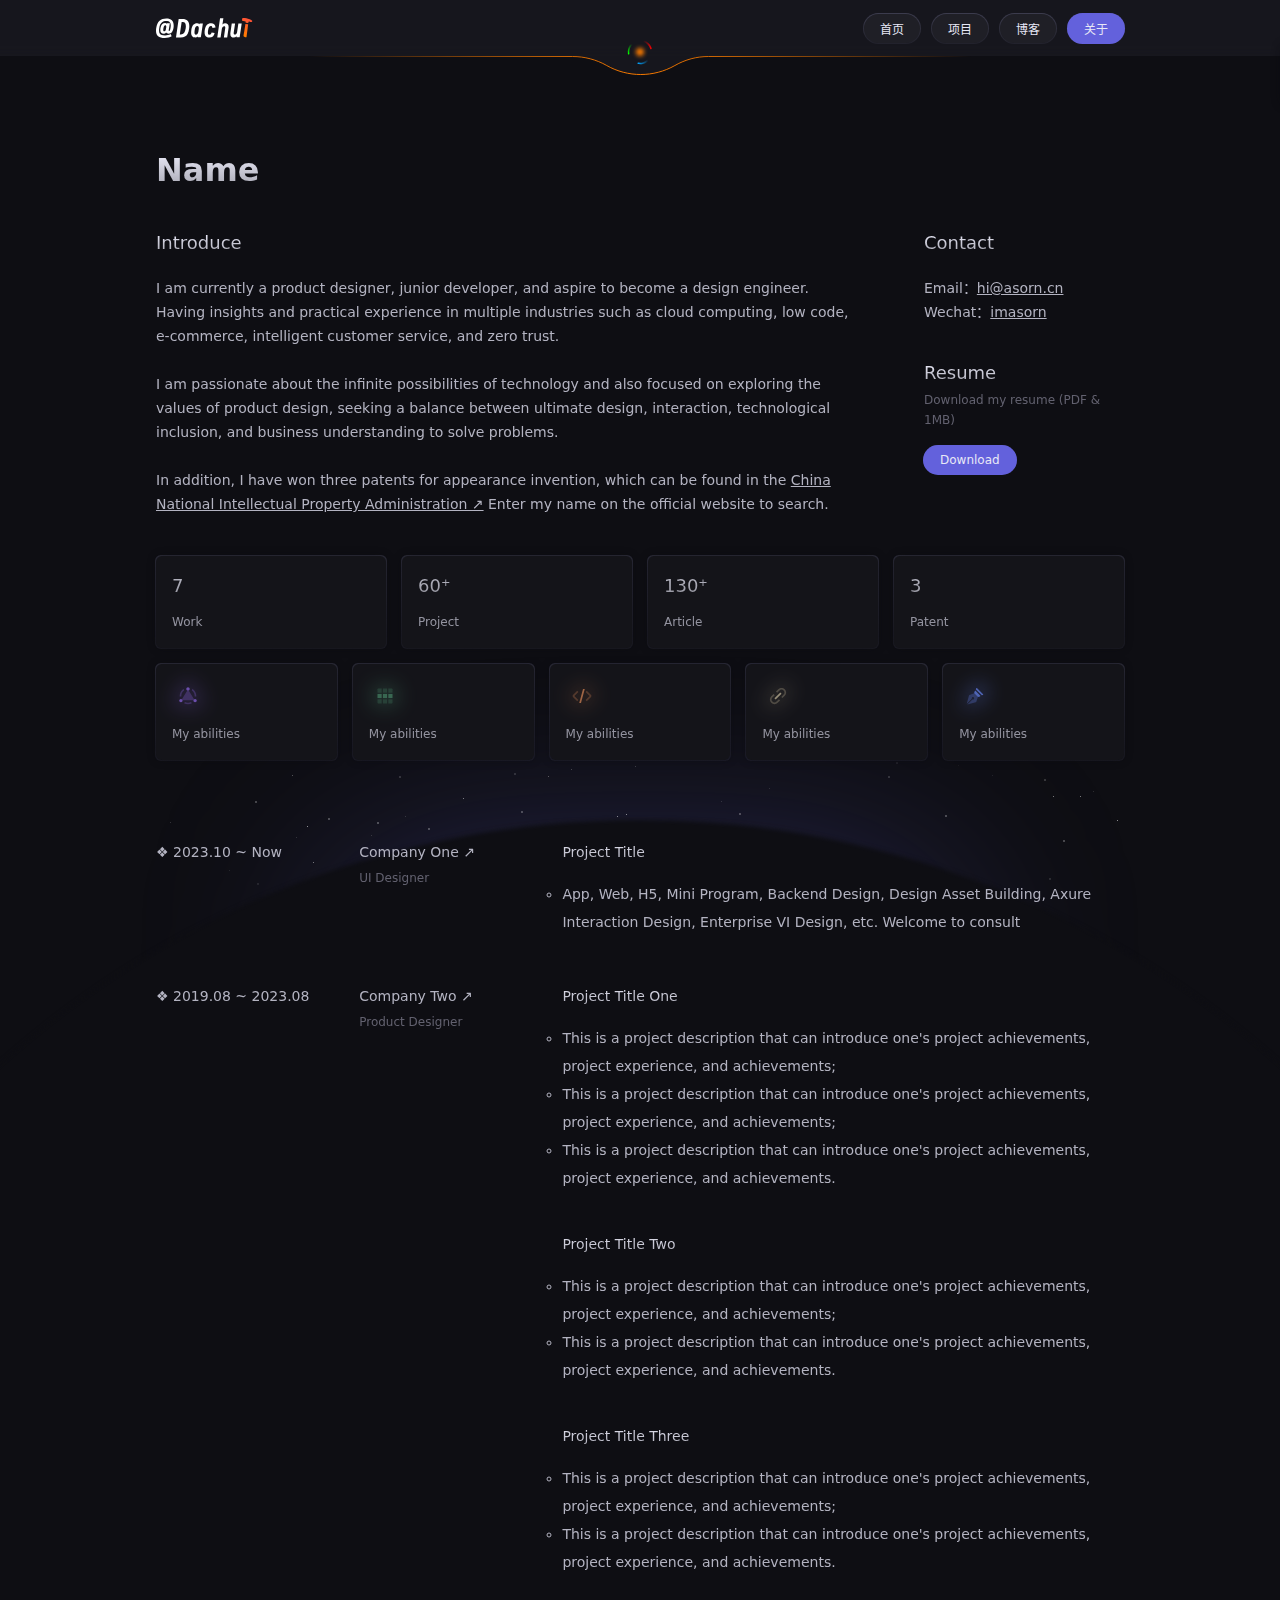
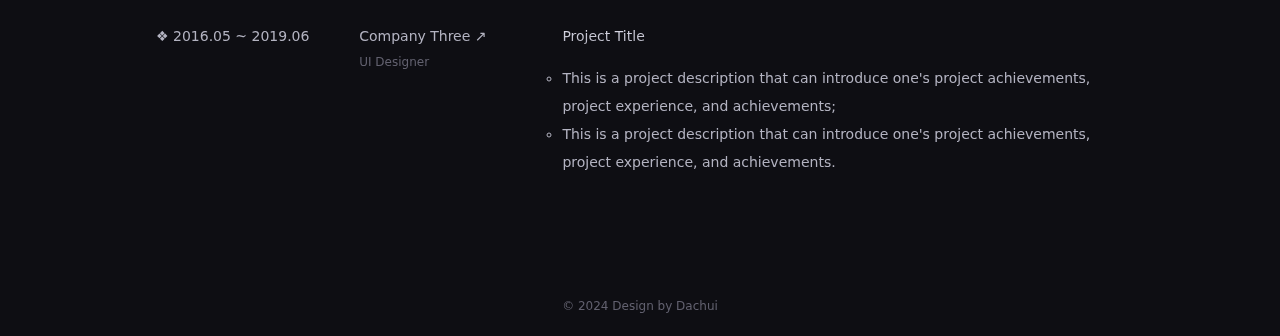
==== about.html @ 523f50c5 "Add files via upload" ====
<!DOCTYPE html>
<html lang="zh-CN" style="color-scheme: dark;">
<head>
    <meta charset="UTF-8">
    <meta name="viewport" content="width=device-width, initial-scale=1.0">
    <title>Dachui - About Me</title>
    <link rel="stylesheet" href="./css/style.min.css">
    <link rel="shortcut icon" href="./assets/public/favicon.svg"/>
</head>
<body>
    <canvas class="fireworks"></canvas>
    <div class="head">
        <div class="main">
            <a href="./index.html" class="logo"><img src="./assets/public/logo_text.svg"></a>
            <div class="menu">
                <li class="magical btn" onclick="window.location.href='./index.html'">首页</li>
                <li class="magical btn" onclick="window.location.href='./project.html'">项目</li>
                <li class="magical btn" onclick="window.location.href='./blog.html'">博客</li>
                <li class="magical btn nav" onclick="window.location.href='./about.html'">关于</li>
            </div>
            <div class="menu" id="menu-expand">
                <li class="magical btn skin" id="menu-expand-child"><i class="icon menu-icon"></i></li>
            </div>
            <div id="menu-panel">
                <div class="menu-panel-content">
                    <li class="magical btn" onclick="window.location.href='./index.html'">首页</li>
                    <li class="magical btn" onclick="window.location.href='./project.html'">项目</li>
                    <li class="magical btn" onclick="window.location.href='./blog.html'">博客</li>
                    <li class="magical btn nav" onclick="window.location.href='./about.html'">关于</li>
                </div>
            </div>
        </div>
        <blockquote><img src="./assets/public/logo.svg"></blockquote>
    </div>
    <div class="about">
        <div class="about-top">
            <div class="about-name">Name</div>
            <div class="about-info">
                <div class="about-info-left">
                    <div class="about-info-title">Introduce</div>
                    <div class="introduce-desc">
                        I am currently a product designer, junior developer, and aspire to become a design engineer. Having insights and practical experience in multiple industries such as cloud computing, low code, e-commerce, intelligent customer service, and zero trust.<br><br>
                        I am passionate about the infinite possibilities of technology and also focused on exploring the values of product design, seeking a balance between ultimate design, interaction, technological inclusion, and business understanding to solve problems.<br><br>
                        In addition, I have won three patents for appearance invention, which can be found in the <a href="http://epub.cnipa.gov.cn/" target="_blank">China National Intellectual Property Administration ↗</a> Enter my name on the official website to search.
                    </div>
                </div>
                <div class="about-info-right">
                    <div class="contact">
                        <div class="about-info-title">Contact</div>
                        <div class="contact-desc">
                            <div class="list">
                                <div class="list-label">Email：</div>
                                <div href="javascript:" class="list-value" id="email" tabindex="0" role="button"  title="点击复制邮箱">
                                    <a id="emailCopied">hi@asorn.cn</a>
                                </div>
                                <span class="list-value copied">copied&nbsp;✓</span>
                            </div>
                            <div class="list">
                                <div class="list-label">Wechat：</div>
                                <div class="list-value">
                                    <a class="tooltip">imasorn
                                        <div class="tooltip-box">
                                            <img src="./assets/about/wechat.png">
                                        </div>
                                    </a>
                                </div>
                            </div>
                        </div>
                    </div>
                    <div class="resume">
                        <div class="about-info-title resume-title">Resume</div>
                        <div class="resume-desc">
                            <div class="resume-desc-helptext">Download my resume (PDF & 1MB)</div>
                            <div class="magical resume-btn"><a href="https://asorn.cn/" target="_blank">Download</a></div>
                        </div>
                    </div>
                </div>
            </div>
        </div>
        <div class="about-middle">
            <div class="power">
                <div class="list-00">
                    <div class="magical power-card-number">
                        <a>
                            <div class="card-title">7</div>
                            <div class="card-text">Work</div>
                        </a>
                    </div>
                    <div class="magical power-card-number">
                        <a>
                            <div class="card-title">60⁺</div>
                            <div class="card-text">Project</div>
                        </a>
                    </div>
                    <div class="magical power-card-number">
                        <a>
                            <div class="card-title">130⁺</div>
                            <div class="card-text">Article</div>
                        </a>
                    </div>
                    <div class="magical power-card-number">
                        <a>
                            <div class="card-title">3</div>
                            <div class="card-text">Patent</div>
                        </a>
                    </div>
                </div>
                <div class="list-01">
                    <div class="magical power-card">
                        <a>
                            <div class="card-img" style="background-image: url('./assets/about/abstract.svg')"></div>
                            <div class="card-text">My abilities</div>
                        </a>
                    </div>
                    <div class="magical power-card">
                        <a>
                            <div class="card-img" style="background-image: url('./assets/about/menu.svg')"></div>
                            <div class="card-text">My abilities</div>
                        </a>
                    </div>
                    <div class="magical power-card">
                        <a>
                            <div class="card-img" style="background-image: url('./assets/about/code.svg')"></div>
                            <div class="card-text">My abilities</div>
                        </a>
                    </div>
                    <div class="magical power-card">
                        <a>
                            <div class="card-img" style="background-image: url('./assets/about/pin.svg')"></div>
                            <div class="card-text">My abilities</div>
                        </a>
                    </div>
                    <div class="magical power-card">
                        <a>
                            <div class="card-img" style="background-image: url('./assets/about/pen.svg')"></div>
                            <div class="card-text">My abilities</div>
                        </a>
                    </div>
                </div>
            </div>
        </div>
        <div class="about-bottom">
            <div class="experience">
                <div class="item">
                    <div class="time">❖ 2023.10 ~ Now</div>
                    <div class="name">
                        <div class="company"><a href="https://asorn.cn/" target="_blank">Company One ↗</a></div>
                        <div class="job">UI Designer</div>
                    </div>
                    <div class="project-experience">
                        <div class="item">
                            <div class="title">Project Title</div>
                            <div class="desc">
                                <ul>
                                    <li>App, Web, H5, Mini Program, Backend Design, Design Asset Building, Axure Interaction Design, Enterprise VI Design, etc. Welcome to consult</li>
                                </ul>
                            </div>
                        </div>
                    </div>
                </div>
                <div class="item">
                    <div class="time">❖ 2019.08 ~ 2023.08</div>
                    <div class="name">
                        <div class="company"><a href="https://asorn.cn/" target="_blank">Company Two ↗</a></div>
                        <div class="job">Product Designer</div>
                    </div>
                    <div class="project-experience">
                        <div class="item">
                            <div class="title">Project Title One</div>
                            <div class="desc">
                                <ul>
                                    <li>This is a project description that can introduce one's project achievements, project experience, and achievements;</li>
                                    <li>This is a project description that can introduce one's project achievements, project experience, and achievements;</li>
                                    <li>This is a project description that can introduce one's project achievements, project experience, and achievements.</li>
                                </ul>
                            </div>
                        </div>
                        <div class="item">
                            <div class="title">Project Title Two</div>
                            <div class="desc">
                                <ul>
                                    <li>This is a project description that can introduce one's project achievements, project experience, and achievements;</li>
                                    <li>This is a project description that can introduce one's project achievements, project experience, and achievements.</li>
                                </ul>
                            </div>
                        </div>
                        <div class="item">
                            <div class="title">Project Title Three</div>
                            <div class="desc">
                                <ul>
                                    <li>This is a project description that can introduce one's project achievements, project experience, and achievements;</li>
                                    <li>This is a project description that can introduce one's project achievements, project experience, and achievements.</li>
                                </ul>
                            </div>
                        </div>
                    </div>
                </div>
                <div class="item">
                    <div class="time">❖ 2016.05 ~ 2019.06</div>
                    <div class="name">
                        <div class="company"><a href="https://asorn.cn/" target="_blank">Company Three ↗</a></div>
                        <div class="job">UI Designer</div>
                    </div>
                    <div class="project-experience">
                        <div class="item">
                            <div class="title">Project Title</div>
                            <div class="desc">
                                <ul>
                                    <li>This is a project description that can introduce one's project achievements, project experience, and achievements;</li>
                                    <li>This is a project description that can introduce one's project achievements, project experience, and achievements.</li>
                                </ul>
                            </div>
                        </div>
                    </div>
                </div>
            </div>
        </div>
    </div>
        <div class="footer">
            <div class="copyright">
                <div>© 2024 Design by <a href="/" target="_blank">Dachui</a></div>
            </div>
        </div>
    <div class="widget">
        <div class="shape-light"></div>
        <div class="shape-star">
            <div class="rising-stars rising-stars-visible">
                <div style="height:1px;width:1px"></div>
                <div style="height:2px;width:2px"></div>
                <div style="height:1px;width:1px"></div>
            </div>
        </div>
        <div class="shape-earth"></div>
    </div>
</body>
<script src="./js/main.min.js"></script>
<script src='./js/anime.js'></script>
<script src='./js/firework.js'></script>
</html>
---- css/style.min.css ----
@media screen and (max-width: 768px){.about-info{flex-direction:column}.list-00,.list-01{grid-template-columns:1fr 1fr !important}.about-bottom .experience .item{grid-template-columns:none !important;grid-template-rows:1fr !important}.blog-left{display:none}.menu{display:none !important}#menu-expand{display:block !important}.hello::after{width:320px !important;height:320px !important}.copyright span,.fillings,.friends{display:none !important}}@media screen and (min-width: 769px){#menu-panel{left:100vw !important}}*{border:0;margin:0;padding:0;box-sizing:border-box;list-style:none;font-size:12px;text-decoration:unset}body{background-color:#0E0E13;color:#E8E8F6;font-family:Roboto, system-ui, -apple-system, "Segoe UI", "Helvetica Neue", Arial, "Liberation Sans", sans-serif, "Apple Color Emoji", "Segoe UI Emoji", "Segoe UI Symbol", "Noto Color Emoji";-webkit-font-smoothing:antialiased;overflow-x:hidden}.fireworks{position:fixed;top:0;left:0;width:100%;height:100%;display:none;z-index:-999}.icon{font-size:0}.icon.dark::before{content:url(../assets/public/skin_light.svg)}.icon.menu-icon::before{content:url(../assets/public/menu_icon.svg)}.magical{--circle-size:600px;--inset:1px;--border:6px;position:relative;display:flex;align-items:center;justify-content:center;border-radius:var(--border);background-color:#0E0E13}.magical::before,.magical::after{content:'';position:absolute;width:calc(100% + var(--inset)*2);height:calc(100% + var(--inset)*2);border-radius:var(--border);inset:calc(0 - var(--inset))}.magical::before{background:radial-gradient(var(--circle-size) circle at var(--mouse-x) var(--mouse-y), rgba(255,255,255,0.3), transparent 40%);z-index:-1}.magical::after{background:linear-gradient(180deg, rgba(78,78,100,0.48) 0%, rgba(78,78,100,0.2) 100%);z-index:-2}.magical .show{width:100%;height:100%;position:absolute;border-radius:var(--border);opacity:0;pointer-events:none;background:radial-gradient(var(--circle-size) circle at var(--mouse-x) var(--mouse-y), rgba(255,255,255,0.01), transparent 40%)}.btn{--border:9999px;background-image:radial-gradient(var(--circle-size) circle at var(--mouse-x) var(--mouse-y), rgba(255,255,255,0.06), transparent 40%)}.btn::before{background:radial-gradient(var(--circle-size) circle at var(--mouse-x) var(--mouse-y), rgba(255,255,255,0.4), transparent 40%)}.btn::after{background:linear-gradient(180deg, rgba(78,78,100,0.68) 0%, rgba(78,78,100,0.2) 100%)}.head{position:fixed;padding:0 40px;width:100%;--height:56px;height:var(--height);display:flex;justify-content:center;align-items:center;--mw:968px;background:rgba(25,25,32,0.8);backdrop-filter:blur(4px);flex-direction:column;z-index:100}.head .main{width:100%;display:flex;justify-content:space-between;align-items:center;max-width:var(--mw)}.head .logo{height:20px}.head #menu-expand{display:none}.head #menu-expand.active{pointer-events:none}.head #menu-expand.active+#menu-panel{left:40px}.head #menu-expand>.menu-icon{transition:transform .5s}.head #menu-expand .active #menu-expand>.menu-icon{transform:rotate(45deg)}@keyframes goOut{0%{left:40px}100%{left:100vw}}.head .menu{display:flex;gap:12px}.head .menu li{--circle-size:100px;border-radius:9999px;padding:6px 16px;cursor:pointer;background-color:#1F1F26;transition:.3s background ease-in-out}.head .menu li.nav,.head .menu li.nav::before{background-color:#6361DC}.head .menu .skin{width:14px;padding:6px 13px}.head #menu-panel{width:calc(100vw - 80px);position:absolute;top:44px;left:100vw;padding:16px 24px;background:rgba(25,25,32,0.96);backdrop-filter:blur(4px);border-radius:6px;box-shadow:0px 0px 8px 0px rgba(10,10,14,0.4);z-index:101}.head #menu-panel .menu-panel-content{display:flex;flex-direction:row;flex-wrap:wrap;justify-content:flex-end;gap:16px}.head #menu-panel .menu-panel-content li{--circle-size:100px;border-radius:9999px;padding:6px 16px;cursor:pointer;background-color:#1F1F26;transition:.3s background ease-in-out}.head #menu-panel .menu-panel-content li.nav,.head #menu-panel .menu-panel-content li.nav::before{background-color:#6361DC}.head blockquote{position:absolute;inset:calc(20px + var(--height)) 0 0;font-size:0;width:100%;display:flex;align-items:flex-end;justify-content:center}.head blockquote::after{content:'';position:absolute;bottom:0;left:0;right:0;height:20px;background:url("../assets/public/head_bottom_line.svg") no-repeat center top;z-index:-1}.head blockquote img{margin-bottom:10px;animation:rotate 6s linear infinite}@keyframes rotate{0%{transform:rotate(0deg)}100%{transform:rotate(360deg)}}.footer{padding:60px 40px 20px 40px;font-size:12px;line-height:20px;color:#62616F}.footer .copyright{display:flex;justify-content:center;align-items:center;--mw:968px;gap:12px}.footer .copyright .main{width:100%;display:flex;justify-content:space-between;align-items:center;max-width:var(--mw)}.footer .copyright a{transition:color .15s ease-in;color:#62616F}.footer .copyright a:hover{color:#6361DC}.footer .copyright .friends{display:flex;justify-content:center;align-items:center;--mw:968px;gap:8px}.footer .copyright .friends .main{width:100%;display:flex;justify-content:space-between;align-items:center;max-width:var(--mw)}.widget{display:flex;justify-content:center;align-items:center;--mw:968px}.widget .main{width:100%;display:flex;justify-content:space-between;align-items:center;max-width:var(--mw)}.widget .shape-light{z-index:-99;position:fixed;bottom:-180px;width:600px;height:200px;border-radius:9999px;background:rgba(99,97,220,0.4);filter:blur(100px)}.widget .shape-star{position:fixed;z-index:-98;bottom:0;height:150px;width:var(--mw);-webkit-mask-image:linear-gradient(180deg, rgba(217,217,217,0) 0%, rgba(217,217,217,0.8) 25%, #d9d9d9 50%, rgba(217,217,217,0.8) 75%, rgba(217,217,217,0) 100%);mask-image:linear-gradient(180deg, rgba(217,217,217,0) 0%, rgba(217,217,217,0.8) 25%, #d9d9d9 50%, rgba(217,217,217,0.8) 75%, rgba(217,217,217,0) 100%);-webkit-mask-size:cover;mask-size:cover}@keyframes risingStarsAnination{0%{transform:translateZ(0) translateY(0)}to{transform:translateZ(0) translateY(-2000px)}}.widget .shape-star .rising-stars{opacity:.7;pointer-events:none}.widget .shape-star .rising-stars div{background:transparent;border-radius:50%}.widget .shape-star .rising-stars div:nth-child(1){animation-duration:100s !important;box-shadow:136px 13273px #fff,347px 1735px #fff,813px 1674px #fff,1949px 440px #fff,1440px 41px #fff,437px 1122px #fff,406px 430px #fff,1014px 25px #fff,1330px 1616px #fff,1636px 1496px #fff,1358px 800px #fff,48px 857px #fff,900px 1821px #fff,906px 1975px #fff,832px 163px #fff,1911px 1480px #fff,576px 523px #fff,783px 1435px #fff,738px 1712px #fff,1822px 193px #fff,1168px 1172px #fff,480px 687px #fff,798px 337px #fff,1747px 824px #fff,1296px 1690px #fff,1277px 1786px #fff,1941px 1271px #fff,1925px 784px #fff,400px 1302px #fff,112px 882px #fff,1008px 1624px #fff,55px 1604px #fff,1143px 1555px #fff,1354px 1344px #fff,1687px 601px #fff,651px 617px #fff,984px 1737px #fff,505px 1689px #fff,634px 1460px #fff,770px 827px #fff,315px 833px #fff,192px 1677px #fff,1324px 580px #fff,1862px 1217px #fff,157px 1255px #fff,1265px 1949px #fff,259px 482px #fff,1925px 39px #fff,1823px 1401px #fff,172px 1227px #fff,1120px 662px #fff,621px 681px #fff,959px 1389px #fff,370px 367px #fff,1629px 754px #fff,117px 756px #fff,415px 19px #fff,1158px 1227px #fff,36px 322px #fff,315px 1172px #fff,1156px 1010px #fff,758px 828px #fff,1576px 1585px #fff,725px 1487px #fff,1987px 1199px #fff,832px 827px #fff,1162px 92px #fff,103px 1868px #fff,588px 198px #fff,695px 984px #fff,1256px 1513px #fff,29px 924px #fff,1991px 1022px #fff,317px 932px #fff,114px 1610px #fff,1073px 1420px #fff,1161px 1045px #fff,684px 312px #fff,250px 419px #fff,151px 76px #fff,1228px 400px #fff,1381px 202px #fff,1210px 207px #fff,951px 1633px #fff,1585px 1768px #fff,1187px 1462px #fff,231px 1455px #fff,1457px 1778px #fff,1604px 75px #fff,1952px 1575px #fff,1870px 10px #fff,1240px 1824px #fff,591px 554px #fff,1696px 112px #fff,1618px 662px #fff,860px 1971px #fff,899px 1140px #fff,1334px 285px #fff,1051px 732px #fff,267px 1737px #fff,1363px 965px #fff,1829px 1718px #fff,1966px 1063px #fff,979px 1908px #fff,1654px 1085px #fff,416px 1055px #fff,1758px 576px #fff,1604px 720px #fff,840px 143px #fff,852px 1385px #fff,411px 1808px #fff,992px 28px #fff,1461px 122px #fff,1110px 671px #fff,221px 1734px #fff,1886px 1139px #fff,1963px 1765px #fff,406px 456px #fff,461px 1710px #fff,524px 1305px #fff,905px 1265px #fff,731px 126px #fff,1748px 186px #fff,759px 1511px #fff,1502px 1174px #fff,163px 1326px #fff,1236px 416px #fff,963px 1543px #fff,509px 373px #fff,1965px 942px #fff,1621px 1614px #fff,211px 515px #fff,1064px 990px #fff,475px 715px #fff,1977px 366px #fff,1480px 1801px #fff,693px 701px #fff,944px 628px #fff,1870px 1324px #fff,1745px 442px #fff,753px 1087px #fff,1639px 620px #fff,1838px 1570px #fff,1945px 1028px #fff,1692px 1037px #fff,276px 440px #fff,668px 1787px #fff,440px 1541px #fff,1493px 199px #fff,1930px 1584px #fff,1856px 700px #fff,1161px 682px #fff,1671px 664px #fff,286px 1182px #fff,1933px 1388px #fff,743px 1367px #fff,849px 1823px #fff,136px 25px #fff,568px 102px #fff,659px 687px #fff,27px 211px #fff,1980px 602px #fff,383px 176px #fff,1124px 470px #fff,1143px 100px #fff,1744px 1751px #fff,689px 614px #fff,596px 1867px #fff,710px 883px #fff,637px 202px #fff,1372px 962px #fff,1595px 1650px #fff,1491px 1428px #fff,873px 235px #fff,1127px 582px #fff,700px 140px #fff,1470px 1395px #fff,1133px 1532px #fff,1736px 1749px #fff,1841px 228px #fff,529px 1790px #fff,1084px 1246px #fff,1365px 230px #fff,529px 304px #fff,528px 1689px #fff,1549px 1892px #fff,975px 1315px #fff,1924px 1909px #fff,423px 115px #fff,1198px 432px #fff,1081px 956px #fff,1890px 1360px #fff,872px 535px #fff,781px 630px #fff,1010px 197px #fff,651px 125px #fff,1569px 1159px #fff,233px 759px #fff,372px 139px #fff,742px 1233px #fff,302px 1514px #fff,1159px 879px #fff,1536px 213px #fff,1212px 49px #fff,897px 1653px #fff,1735px 765px #fff,1086px 410px #fff,609px 1933px #fff,127px 172px #fff,179px 1873px #fff,584px 299px #fff,861px 1050px #fff,400px 234px #fff,1401px 806px #fff,1086px 47px #fff,1735px 1844px #fff,1874px 1698px #fff,975px 720px #fff,164px 845px #fff,461px 66px #fff,894px 1102px #fff,151px 1968px #fff,258px 1303px #fff,366px 593px #fff,390px 1023px #fff,1296px 661px #fff,308px 285px #fff,554px 1926px #fff,1409px 527px #fff,1661px 316px #fff,101px 439px #fff,1051px 1323px #fff,1144px 1541px #fff,479px 16px #fff,1172px 911px #fff,1087px 1807px #fff,1699px 628px #fff,1859px 1056px #fff,571px 1977px #fff,137px 1578px #fff,906px 847px #fff,1071px 430px #fff,212px 323px #fff,353px 276px #fff,680px 316px #fff,1781px 1151px #fff,137px 1426px #fff,1270px 1679px #fff,696px 220px #fff,587px 184px #fff,704px 795px #fff,1646px 907px #fff,1546px 11px #fff,369px 1976px #fff,1199px 815px #fff,290px 913px #fff,159px 1921px #fff,955px 1406px #fff,748px 1132px #fff,1388px 1674px #fff,1390px 1925px #fff,961px 70px #fff,1015px 927px #fff,470px 64px #fff,1125px 684px #fff,615px 1839px #fff,1318px 1437px #fff,1338px 1130px #fff,295px 1857px #fff,1656px 1208px #fff,1550px 1250px #fff,595px 1523px #fff,943px 1812px #fff,976px 1048px #fff,175px 1883px #fff,641px 1066px #fff,1115px 758px #fff,1726px 1072px #fff,1403px 1085px #fff,1601px 935px #fff,221px 877px #fff,1318px 1484px #fff,1382px 1995px #fff,737px 1875px #fff,772px 1635px #fff,869px 1654px #fff,1179px 18px #fff,518px 695px #fff,691px 1963px #fff,1290px 1259px #fff,121px 1616px #fff,531px 1751px #fff,538px 968px #fff,1492px 1387px #fff,848px 1586px #fff,665px 1946px #fff,307px 984px #fff,593px 1790px #fff,282px 981px #fff,1383px 1886px #fff,1220px 1353px #fff,537px 1893px #fff,1228px 1085px #fff,1415px 532px #fff,660px 982px #fff,308px 1837px #fff,1644px 694px #fff,1137px 296px #fff,1010px 450px #fff,1405px 1366px #fff,1823px 1910px #fff,623px 1983px #fff,585px 716px #fff,1521px 888px #fff,334px 1235px #fff,989px 1957px #fff,1055px 1917px #fff,1012px 1921px #fff,502px 793px #fff,362px 394px #fff,437px 1451px #fff,49px 1224px #fff,1883px 326px #fff,235px 1679px #fff,355px 1148px #fff,204px 907px #fff,1405px 851px #fff,404px 986px #fff,126px 239px #fff,1311px 1960px #fff,1178px 804px #fff,692px 1467px #fff,523px 1043px #fff,259px 1128px #fff,940px 229px #fff,733px 590px #fff,845px 1397px #fff,64px 383px #fff,220px 1136px #fff,307px 48px #fff,1996px 1239px #fff,495px 322px #fff,1245px 1786px #fff,392px 26px #fff,1053px 835px #fff,68px 296px #fff,1165px 63px #fff,1992px 584px #fff,1947px 881px #fff,1012px 205px #fff,419px 1901px #fff,91px 667px #fff,558px 1692px #fff,129px 252px #fff,369px 428px #fff,241px 1865px #fff,289px 1345px #fff,1591px 1655px #fff,29px 585px #fff,489px 885px #fff,342px 307px #fff,589px 658px #fff,1069px 348px #fff,355px 690px #fff,1141px 483px #fff,299px 1211px #fff,217px 1040px #fff,266px 524px #fff,1151px 304px #fff,777px 1096px #fff,1166px 1726px #fff,1332px 819px #fff,986px 1727px #fff,87px 1949px #fff,1962px 83px #fff,133px 708px #fff,1603px 504px #fff,487px 1316px #fff,216px 863px #fff,877px 162px #fff,1234px 1181px #fff,1102px 1118px #fff,509px 475px #fff,621px 935px #fff,658px 589px #fff,665px 1606px #fff,878px 1542px #fff,864px 882px #fff,1070px 1310px #fff,1983px 1146px #fff,1673px 1885px #fff,1008px 351px #fff,1896px 494px #fff,1523px 1071px #fff,1424px 773px #fff,1077px 571px #fff,281px 602px #fff,19px 1135px #fff,852px 1826px #fff,1114px 1291px #fff,956px 257px #fff,1956px 1188px #fff,1779px 284px #fff,204px 613px #fff,1892px 1213px #fff,1787px 1914px #fff,1732px 695px #fff,1497px 375px #fff,1266px 1719px #fff,1668px 1242px #fff,931px 147px #fff,399px 1359px #fff,1626px 518px #fff,840px 1495px #fff,145px 926px #fff,924px 46px #fff,1907px 1649px #fff,953px 1435px #fff,1530px 373px #fff,320px 1346px #fff,1007px 581px #fff,897px 46px #fff,926px 1693px #fff,1187px 370px #fff,69px 939px #fff,64px 1548px #fff,66px 491px #fff,1871px 676px #fff,1240px 722px #fff,1223px 216px #fff,1743px 1566px #fff,1901px 1944px #fff,918px 583px #fff,285px 601px #fff,1303px 263px #fff,1156px 1288px #fff,1897px 61px #fff,463px 1533px #fff,98px 1153px #fff,1430px 1811px #fff,304px 651px #fff,722px 260px #fff,219px 1577px #fff,157px 112px #fff,1146px 1534px #fff,972px 230px #fff,529px 962px #fff,91px 947px #fff,410px 1245px #fff,1556px 586px #fff,591px 1038px #fff,1571px 892px #fff,236px 1129px #fff,976px 1915px #fff,903px 590px #fff,939px 521px #fff,697px 859px #fff,1192px 71px #fff,614px 366px #fff,1197px 1094px #fff,1433px 839px #fff,1689px 1700px #fff,1023px 1084px #fff,176px 1110px #fff,12px 830px #fff,1880px 1619px #fff,1914px 994px #fff,218px 987px #fff,1585px 517px #fff,1837px 502px #fff,1878px 1043px #fff,30px 837px #fff,1582px 1999px #fff,1698px 940px #fff,613px 266px #fff,1628px 29px #fff,1113px 180px #fff,239px 269px #fff,1903px 449px #fff,1788px 1095px #fff,51px 1761px #fff,421px 1073px #fff,353px 292px #fff,1612px 749px #fff,986px 601px #fff,450px 343px #fff,1386px 1341px #fff,204px 848px #fff,1527px 110px #fff,379px 1993px #fff,820px 1197px #fff,279px 1804px #fff,160px 1801px #fff,1475px 1135px #fff,1374px 1626px #fff,873px 1542px #fff,1637px 1435px #fff,470px 1761px #fff,628px 919px #fff,628px 574px #fff}.widget .shape-star .rising-stars div:nth-child(2){animation-duration:150s !important;box-shadow:1046px 2770px #fff,584px 202px #fff,195px 1038px #fff,84px 741px #fff,466px 961px #fff,192px 609px #fff,704px 571px #fff,1498px 1059px #fff,21px 1214px #fff,643px 408px #fff,848px 514px #fff,420px 1928px #fff,866px 698px #fff,1071px 119px #fff,1284px 570px #fff,907px 89px #fff,1990px 137px #fff,768px 1886px #fff,1602px 623px #fff,223px 255px #fff,1224px 1955px #fff,1216px 1001px #fff,817px 1781px #fff,1586px 684px #fff,221px 71px #fff,1885px 1713px #fff,1441px 15px #fff,1946px 1649px #fff,437px 1773px #fff,1831px 657px #fff,1230px 220px #fff,906px 1681px #fff,906px 184px #fff,1689px 859px #fff,1655px 564px #fff,1900px 1354px #fff,378px 1964px #fff,985px 1685px #fff,1357px 999px #fff,1518px 1502px #fff,1068px 338px #fff,920px 1753px #fff,1589px 1108px #fff,1212px 1920px #fff,199px 596px #fff,172px 67px #fff,1104px 797px #fff,682px 571px #fff,228px 1285px #fff,401px 751px #fff,558px 1703px #fff,1382px 736px #fff,463px 1746px #fff,579px 1384px #fff,208px 1771px #fff,290px 881px #fff,408px 1189px #fff,1024px 768px #fff,247px 282px #fff,1254px 1274px #fff,592px 1785px #fff,460px 914px #fff,275px 429px #fff,991px 93px #fff,1961px 429px #fff,998px 1797px #fff,1363px 1258px #fff,1387px 611px #fff,1850px 482px #fff,401px 482px #fff,899px 966px #fff,1424px 1844px #fff,1555px 1899px #fff,625px 506px #fff,41px 219px #fff,958px 1518px #fff,1894px 717px #fff,1207px 807px #fff,183px 614px #fff,1146px 467px #fff,349px 1521px #fff,587px 1330px #fff,940px 1640px #fff,1167px 1990px #fff,1728px 1870px #fff,88px 336px #fff,1326px 944px #fff,1103px 117px #fff,1531px 1508px #fff,588px 1497px #fff,1193px 1036px #fff,475px 345px #fff,775px 731px #fff,1189px 411px #fff,1657px 108px #fff,828px 1788px #fff,622px 357px #fff,1441px 1292px #fff,1332px 361px #fff,979px 376px #fff,504px 412px #fff,1470px 290px #fff,1422px 1637px #fff,911px 1694px #fff,1304px 1729px #fff,1378px 890px #fff,181px 1238px #fff,166px 1011px #fff,570px 823px #fff,1842px 771px #fff,1495px 189px #fff,324px 1077px #fff,850px 883px #fff,1718px 1273px #fff,1559px 215px #fff,425px 254px #fff,114px 1855px #fff,1425px 253px #fff,1327px 477px #fff,1644px 234px #fff,851px 1060px #fff,384px 1151px #fff,78px 433px #fff,269px 847px #fff,11px 1426px #fff,1583px 31px #fff,1067px 48px #fff,1532px 544px #fff,1418px 923px #fff,1609px 1733px #fff,96px 1597px #fff,1818px 421px #fff,1059px 181px #fff,156px 1830px #fff,1565px 11px #fff,989px 287px #fff,827px 459px #fff,1730px 1155px #fff,688px 939px #fff,694px 6px #fff,360px 1041px #fff,1230px 1560px #fff,1228px 1637px #fff,207px 460px #fff,1869px 627px #fff,69px 872px #fff,438px 154px #fff,217px 721px #fff,141px 678px #fff,606px 1622px #fff,1836px 1505px #fff,568px 1817px #fff,1692px 901px #fff,1726px 1257px #fff,272px 77px #fff,1327px 405px #fff,833px 628px #fff,974px 782px #fff,828px 1085px #fff,1516px 57px #fff,1432px 279px #fff,1308px 608px #fff,419px 1365px #fff,989px 1354px #fff,343px 557px #fff,1787px 1617px #fff,609px 281px #fff,397px 635px #fff,330px 1483px #fff,1039px 1891px #fff,623px 390px #fff,849px 1113px #fff,774px 1584px #fff,339px 1374px #fff,910px 294px #fff,348px 1997px #fff,961px 1571px #fff,108px 1103px #fff,761px 1908px #fff,1612px 1543px #fff,1978px 1013px #fff,1420px 170px #fff,250px 157px #fff,760px 804px #fff,503px 1240px #fff,913px 1425px #fff,694px 541px #fff,999px 1757px #fff,1792px 865px #fff,521px 1962px #fff,892px 1943px #fff,1266px 744px #fff,1315px 121px #fff,957px 1880px #fff,1387px 334px #fff,101px 132px #fff,760px 1557px #fff,1100px 112px #fff,879px 173px #fff,1712px 1707px #fff,888px 28px #fff,33px 1189px #fff,1316px 1591px #fff,254px 1751px #fff,494px 1485px #fff,1654px 782px #fff,1983px 693px #fff,754px 1919px #fff,1116px 85px #fff,1417px 634px #fff,343px 657px #fff,481px 1867px #fff,805px 1831px #fff,213px 1734px #fff,1305px 225px #fff,1158px 1852px #fff,1335px 1897px #fff,995px 514px #fff,1297px 1704px #fff,732px 25px #fff,1190px 1980px #fff,515px 1537px #fff,1675px 639px #fff,1693px 1862px #fff,417px 1885px #fff,1303px 1332px #fff,1422px 259px #fff,1176px 1403px #fff,1477px 980px #fff,1960px 461px #fff,99px 980px #fff,1139px 418px #fff,1357px 487px #fff,1009px 1329px #fff,293px 355px #fff,301px 464px #fff,222px 138px #fff,307px 265px #fff,989px 856px #fff,182px 1885px #fff,1064px 1909px #fff,885px 155px #fff,403px 166px #fff,1540px 1180px #fff,310px 1519px #fff,777px 496px #fff,664px 1389px #fff,1950px 758px #fff,63px 1412px #fff,1247px 1151px #fff,365px 60px #fff,1793px 502px #fff,533px 320px #fff,927px 766px #fff,206px 340px #fff,1261px 292px #fff,1908px 1564px #fff,99px 50px #fff,1693px 1858px #fff,641px 1034px #fff,1063px 453px #fff,1973px 163px #fff,712px 600px #fff,264px 1682px #fff,1686px 289px #fff,1305px 745px #fff,30px 349px #fff,649px 1772px #fff,1032px 141px #fff,204px 1345px #fff,46px 289px #fff,173px 466px #fff,1369px 1116px #fff,528px 196px #fff,1355px 1117px #fff,1344px 1192px #fff,220px 304px #fff,1816px 1984px #fff,1903px 683px #fff,389px 934px #fff,79px 1352px #fff,1317px 1295px #fff,1169px 1389px #fff,1061px 914px #fff,1777px 1736px #fff,1859px 286px #fff,1479px 569px #fff,930px 1613px #fff,1892px 682px #fff,867px 1193px #fff,40px 1606px #fff,624px 1860px #fff,1829px 1897px #fff,1891px 1944px #fff,1633px 1642px #fff,71px 627px #fff,1334px 1548px #fff,1461px 1437px #fff,220px 547px #fff,334px 907px #fff,1512px 34px #fff,789px 64px #fff,190px 1169px #fff,358px 22px #fff,438px 115px #fff,1576px 248px #fff,117px 836px #fff,957px 1773px #fff,213px 1553px #fff,1211px 1094px #fff,1768px 1569px #fff,541px 725px #fff,1027px 1196px #fff,996px 677px #fff,1406px 1504px #fff,707px 1457px #fff,1704px 445px #fff,1403px 1557px #fff,1743px 223px #fff,1866px 1923px #fff,1137px 762px #fff,1566px 1760px #fff,1289px 1717px #fff,1397px 634px #fff,1286px 516px #fff,1179px 1503px #fff,1143px 1306px #fff,489px 1107px #fff,1663px 145px #fff,1553px 1813px #fff,1611px 1558px #fff,969px 946px #fff,243px 25px #fff,518px 117px #fff,1510px 12px #fff,1461px 1296px #fff,453px 697px #fff,726px 1082px #fff,1727px 410px #fff,1242px 1258px #fff,1847px 1331px #fff,1746px 1023px #fff,972px 1887px #fff,704px 453px #fff,424px 993px #fff,1437px 797px #fff,1947px 235px #fff,916px 1060px #fff,1034px 1354px #fff,723px 1738px #fff,447px 1609px #fff,167px 780px #fff,462px 1224px #fff,704px 1676px #fff,1880px 495px #fff,665px 1497px #fff,773px 1221px #fff,471px 771px #fff,549px 221px #fff,846px 242px #fff,638px 300px #fff,75px 492px #fff,856px 1803px #fff,1605px 1288px #fff,740px 11px #fff,1009px 1229px #fff,650px 1734px #fff,565px 1651px #fff,1314px 949px #fff,852px 1135px #fff,1742px 360px #fff,512px 487px #fff,965px 1638px #fff,619px 1818px #fff,982px 838px #fff,36px 1269px #fff,14px 542px #fff,1913px 1614px #fff,1231px 1455px #fff,950px 1539px #fff,1599px 124px #fff,854px 661px #fff,45px 810px #fff,1098px 425px #fff,1088px 579px #fff,100px 673px #fff,1729px 1110px #fff,35px 507px #fff,435px 708px #fff,893px 127px #fff,953px 1523px #fff,1067px 1352px #fff,1806px 376px #fff,738px 1173px #fff,676px 1910px #fff,405px 805px #fff,1289px 1838px #fff,1794px 677px #fff,1727px 1763px #fff,729px 181px #fff,417px 1509px #fff,402px 867px #fff,1047px 1577px #fff,1748px 619px #fff,815px 156px #fff,1668px 13px #fff,285px 1014px #fff,499px 1355px #fff,384px 819px #fff,364px 1484px #fff,968px 534px #fff,1935px 1915px #fff,662px 870px #fff,1837px 1960px #fff,1063px 1369px #fff,388px 271px #fff,1406px 1113px #fff,1909px 897px #fff,506px 101px #fff,680px 1579px #fff,1908px 1476px #fff,1065px 1308px #fff,892px 1806px #fff,1303px 1738px #fff,1112px 935px #fff,1112px 354px #fff,799px 1222px #fff,1131px 1922px #fff,341px 1281px #fff,744px 298px #fff,1519px 698px #fff,934px 1143px #fff,989px 584px #fff,1250px 161px #fff,49px 1336px #fff,1154px 1944px #fff,260px 1720px #fff,243px 963px #fff,1336px 834px #fff,1373px 578px #fff,1624px 146px #fff,493px 141px #fff,991px 1986px #fff,715px 465px #fff,1380px 373px #fff,1134px 284px #fff,1469px 1534px #fff,1074px 1672px #fff,836px 1225px #fff,1115px 1213px #fff,500px 509px #fff,350px 817px #fff,1352px 1204px #fff,530px 786px #fff,53px 906px #fff,414px 601px #fff,977px 552px #fff,447px 196px #fff,67px 548px #fff,837px 399px #fff,1786px 792px #fff,1681px 1843px #fff,1695px 847px #fff,726px 768px #fff,667px 1145px #fff,382px 395px #fff,502px 1182px #fff,1930px 100px #fff,492px 1356px #fff,221px 977px #fff,998px 848px #fff,482px 531px #fff,497px 239px #fff,1795px 681px #fff,1721px 1218px #fff,521px 349px #fff,1573px 1747px #fff,294px 1103px #fff,39px 235px #fff,1502px 1754px #fff,1918px 1587px #fff,1448px 604px #fff,583px 62px #fff,790px 1923px #fff,510px 344px #fff,165px 1091px #fff,1474px 1639px #fff,1577px 1452px #fff,1017px 99px #fff,1547px 679px #fff,852px 1216px #fff,83px 1818px #fff,1240px 1423px #fff,1122px 1475px #fff,418px 230px #fff,1989px 1326px #fff,1828px 1633px #fff,1412px 373px #fff,685px 1113px #fff,1909px 1468px #fff;opacity:.5}.widget .shape-star .rising-stars div:nth-child(3){animation-duration:200s !important;box-shadow:1858px 10327px #fff,1161px 1700px #fff,271px 1050px #fff,1378px 1738px #fff,1479px 1467px #fff,1866px 1558px #fff,802px 12px #fff,1322px 341px #fff,1593px 1458px #fff,1500px 710px #fff,1933px 1717px #fff,487px 1255px #fff,1547px 240px #fff,1460px 931px #fff,1725px 1308px #fff,69px 335px #fff,802px 1969px #fff,1621px 1871px #fff,1553px 113px #fff,1166px 124px #fff,1987px 79px #fff,180px 1271px #fff,466px 765px #fff,129px 1528px #fff,73px 117px #fff,1836px 1944px #fff,335px 125px #fff,145px 364px #fff,1864px 1974px #fff,525px 559px #fff,865px 876px #fff,1097px 828px #fff,1544px 1001px #fff,1362px 411px #fff,1218px 312px #fff,185px 1270px #fff,1273px 493px #fff,1241px 1593px #fff,1410px 1164px #fff,398px 1009px #fff,1700px 570px #fff,1985px 937px #fff,706px 958px #fff,651px 1650px #fff,765px 1675px #fff,1557px 316px #fff,779px 1365px #fff,1150px 581px #fff,251px 1600px #fff,1244px 906px #fff,912px 1051px #fff,733px 1393px #fff,1081px 847px #fff,592px 420px #fff,1820px 736px #fff,912px 807px #fff,1925px 711px #fff,1862px 1277px #fff,985px 1024px #fff,162px 1318px #fff,1714px 559px #fff,1588px 1205px #fff,763px 955px #fff,1760px 1228px #fff,756px 1980px #fff,1119px 382px #fff,1887px 1961px #fff,1869px 798px #fff,1105px 800px #fff,1110px 1166px #fff,1669px 1354px #fff,1014px 128px #fff,290px 692px #fff,1666px 102px #fff,249px 559px #fff,1874px 1811px #fff,1998px 1676px #fff,1728px 1882px #fff,1730px 736px #fff,890px 426px #fff,1388px 1047px #fff,701px 374px #fff,1542px 1736px #fff,781px 163px #fff,791px 809px #fff,1649px 438px #fff,1094px 1475px #fff,241px 382px #fff,1632px 1472px #fff,62px 1676px #fff,1154px 909px #fff,501px 1121px #fff,886px 526px #fff,1587px 1752px #fff,1247px 131px #fff,1800px 242px #fff,590px 1059px #fff,837px 1819px #fff,281px 1355px #fff,161px 1898px #fff,1465px 371px #fff,1578px 823px #fff,877px 1360px #fff,276px 1713px #fff,296px 522px #fff,804px 173px #fff,1793px 617px #fff,1622px 1824px #fff,237px 1068px #fff,1933px 545px #fff,1543px 1870px #fff,884px 578px #fff,125px 250px #fff,986px 882px #fff,1400px 1211px #fff,570px 1508px #fff,1449px 115px #fff,726px 914px #fff,1499px 1532px #fff,1308px 968px #fff,1876px 630px #fff,843px 606px #fff,144px 1085px #fff,878px 1315px #fff,1779px 1571px #fff,1145px 1510px #fff,1368px 1857px #fff,852px 627px #fff,1680px 641px #fff,1652px 1798px #fff,1303px 1056px #fff,1391px 45px #fff,365px 972px #fff,1031px 1860px #fff,1806px 1213px #fff,1249px 233px #fff,1126px 1513px #fff,1921px 1055px #fff,1490px 1176px #fff,641px 1781px #fff,1640px 854px #fff,542px 1083px #fff,106px 679px #fff,1423px 857px #fff,1254px 781px #fff,1775px 950px #fff,681px 239px #fff,756px 478px #fff,1199px 973px #fff,346px 1704px #fff,421px 911px #fff,339px 1168px #fff,586px 1762px #fff,801px 274px #fff,1901px 1693px #fff,914px 1706px #fff,976px 1023px #fff,787px 802px #fff,1057px 1614px #fff,438px 173px #fff,56px 1526px #fff,258px 1960px #fff,1756px 4px #fff,434px 1702px #fff,1590px 1362px #fff,607px 1053px #fff,1510px 1225px #fff,683px 262px #fff,184px 1205px #fff,1579px 891px #fff,131px 1755px #fff,1929px 761px #fff,1867px 1152px #fff,1875px 280px #fff,271px 1683px #fff,671px 1224px #fff,1836px 1011px #fff,1323px 1211px #fff,1149px 1503px #fff,57px 1496px #fff,149px 647px #fff,1927px 142px #fff,381px 1755px #fff,265px 1660px #fff,322px 1161px #fff,946px 304px #fff,1616px 1035px #fff,1283px 1371px #fff,1232px 1532px #fff,1869px 387px #fff,1101px 1882px #fff,1428px 1762px #fff,1666px 620px #fff,444px 739px #fff,1525px 1091px #fff,1372px 1186px #fff,1733px 898px #fff,1076px 72px #fff,538px 1382px #fff,424px 1995px #fff,571px 526px #fff,412px 521px #fff,1372px 564px #fff,1358px 1203px #fff,1427px 689px #fff,1599px 1873px #fff,589px 384px #fff,855px 739px #fff,1431px 1233px #fff,983px 1877px #fff,1174px 1911px #fff,1194px 337px #fff,206px 865px #fff,621px 423px #fff,934px 1528px #fff,853px 1336px #fff,722px 1341px #fff,1806px 1361px #fff,1077px 281px #fff,1298px 79px #fff,258px 389px #fff,666px 560px #fff,1898px 1083px #fff,869px 1141px #fff,345px 1500px #fff,1025px 1327px #fff,1953px 302px #fff,1709px 773px #fff,1565px 467px #fff,1937px 55px #fff,435px 510px #fff,833px 271px #fff,711px 1105px #fff,121px 1869px #fff,1934px 948px #fff,175px 387px #fff,899px 1971px #fff,1784px 1443px #fff,1080px 1296px #fff,1733px 1938px #fff,677px 949px #fff,998px 1514px #fff,455px 1734px #fff,318px 574px #fff,140px 84px #fff,1555px 1854px #fff,1244px 471px #fff,874px 1216px #fff,1590px 358px #fff,1251px 1027px #fff,855px 1210px #fff,540px 1026px #fff,1035px 1680px #fff,814px 1264px #fff,1852px 974px #fff,757px 1443px #fff,836px 22px #fff,1477px 1364px #fff,92px 1002px #fff,114px 1147px #fff,748px 1621px #fff,1293px 1083px #fff,1222px 40px #fff,1870px 210px #fff,943px 1762px #fff,340px 785px #fff,916px 1916px #fff,1993px 1791px #fff,1811px 556px #fff,1839px 1073px #fff,1193px 331px #fff,613px 35px #fff,1858px 1384px #fff,1730px 1678px #fff,1379px 787px #fff,1312px 73px #fff,231px 1475px #fff,903px 939px #fff,1037px 801px #fff,853px 631px #fff,1256px 861px #fff,1329px 685px #fff,1078px 115px #fff,229px 876px #fff,667px 1493px #fff,418px 674px #fff,558px 1881px #fff,1745px 633px #fff,1677px 676px #fff,1407px 616px #fff,1874px 67px #fff,276px 1509px #fff,1757px 543px #fff,280px 249px #fff,1738px 609px #fff,1908px 23px #fff,1677px 580px #fff,32px 1763px #fff,32px 447px #fff,1702px 1504px #fff,1190px 1477px #fff,215px 82px #fff,327px 407px #fff,1559px 1114px #fff,933px 668px #fff,451px 621px #fff,1929px 846px #fff,32px 774px #fff,1956px 1642px #fff,1475px 1964px #fff,676px 1033px #fff,1810px 1514px #fff,1518px 1712px #fff,1436px 1851px #fff,523px 1439px #fff,374px 1219px #fff,609px 1850px #fff,1515px 1935px #fff,54px 775px #fff,1775px 1760px #fff,638px 1563px #fff,319px 560px #fff,1624px 180px #fff,156px 879px #fff,997px 296px #fff,1015px 1008px #fff,1003px 1273px #fff,1916px 585px #fff,729px 692px #fff,576px 742px #fff,346px 1712px #fff,1632px 1017px #fff,1820px 1786px #fff,529px 1067px #fff,1641px 1899px #fff,1034px 1776px #fff,936px 1016px #fff,1372px 1163px #fff,1877px 117px #fff,1400px 1800px #fff,855px 1426px #fff,1333px 1970px #fff,686px 628px #fff,1594px 1839px #fff,1025px 475px #fff,103px 738px #fff,1984px 632px #fff,1471px 1777px #fff,761px 1601px #fff,1892px 277px #fff,1134px 1234px #fff,1811px 198px #fff,87px 704px #fff,1651px 1976px #fff,52px 1767px #fff,704px 1337px #fff,802px 191px #fff,1558px 1521px #fff,561px 1204px #fff,693px 921px #fff,97px 1563px #fff,855px 1409px #fff,458px 250px #fff,144px 1721px #fff,1783px 863px #fff,1595px 691px #fff,345px 308px #fff,1528px 1854px #fff,989px 130px #fff,1325px 1593px #fff,206px 749px #fff,836px 1724px #fff,1278px 208px #fff,232px 829px #fff,199px 638px #fff,1519px 215px #fff,14px 69px #fff,1677px 1092px #fff,1894px 579px #fff,958px 408px #fff,105px 377px #fff,896px 1369px #fff,1793px 864px #fff,279px 987px #fff,1431px 636px #fff,1255px 1430px #fff,1169px 79px #fff,920px 227px #fff,1211px 721px #fff,535px 552px #fff,51px 332px #fff,933px 146px #fff,377px 1335px #fff,249px 63px #fff,1535px 535px #fff,457px 616px #fff,1722px 813px #fff,998px 1478px #fff,308px 1395px #fff,1860px 1153px #fff,146px 1334px #fff,1200px 1599px #fff,1758px 861px #fff,1676px 1494px #fff,344px 1423px #fff,1281px 1775px #fff,1617px 942px #fff,190px 660px #fff,1783px 399px #fff,1364px 1781px #fff,1439px 1725px #fff,146px 1650px #fff,1209px 656px #fff,1181px 938px #fff,1710px 72px #fff,1176px 757px #fff,219px 1728px #fff,1271px 353px #fff,471px 665px #fff,1212px 1531px #fff,1805px 1687px #fff,1225px 1591px #fff,107px 532px #fff,7px 1980px #fff,1366px 89px #fff,1276px 574px #fff,1200px 1144px #fff,1886px 924px #fff,665px 1543px #fff,1418px 55px #fff,1755px 1828px #fff,1626px 48px #fff,697px 1868px #fff,901px 1643px #fff,21px 1696px #fff,932px 1471px #fff,1468px 1972px #fff,1682px 1786px #fff,323px 332px #fff,1798px 1661px #fff,827px 1124px #fff,1790px 1828px #fff,1117px 219px #fff,364px 1082px #fff,808px 1877px #fff,1542px 1281px #fff,1929px 704px #fff,1867px 1408px #fff,1850px 1264px #fff,299px 199px #fff,413px 1414px #fff,117px 1574px #fff,1361px 61px #fff,746px 1194px #fff,1719px 1803px #fff,374px 155px #fff,140px 570px #fff,1797px 850px #fff,1540px 509px #fff,1278px 603px #fff,1520px 1385px #fff,805px 207px #fff,1977px 1386px #fff,1452px 1361px #fff,937px 38px #fff,1294px 1911px #fff,1898px 1002px #fff,657px 972px #fff,1050px 641px #fff,1072px 255px #fff,438px 638px #fff,261px 1056px #fff,620px 1078px #fff,558px 1957px #fff,1767px 1500px #fff,182px 565px #fff,565px 48px #fff,227px 504px #fff,1483px 371px #fff,693px 236px #fff,766px 317px #fff,1305px 669px #fff,885px 537px #fff,1935px 44px #fff,1391px 1152px #fff,220px 1369px #fff,654px 1800px #fff,1974px 264px #fff,1930px 959px #fff,1197px 1905px #fff,543px 1035px #fff,156px 1975px #fff,1828px 1156px #fff,319px 242px #fff,1657px 83px #fff,682px 879px #fff,1293px 1716px #fff,1561px 739px #fff,1365px 927px #fff,1753px 812px #fff;opacity:.3}.widget .shape-star .rising-stars-visible div{animation:risingStarsAnination linear infinite}.widget .shape-earth{position:fixed;z-index:-97;bottom:-1840px;width:1920px;height:1920px;border-radius:9999px;background:#0E0E13;filter:blur(2px)}.index{display:flex;justify-content:center;align-items:center;--mw:968px;flex-direction:column;justify-content:flex-start;padding:96px 40px 60px 40px;min-height:calc(100vh - 100px)}.index .main{width:100%;display:flex;justify-content:space-between;align-items:center;max-width:var(--mw)}.index .hello{display:flex;justify-content:center;align-items:center;--mw:968px;height:400px;width:100%;max-width:var(--mw);flex-direction:column}.index .hello .main{width:100%;display:flex;justify-content:space-between;align-items:center;max-width:var(--mw)}.index .hello .title{display:flex;justify-content:center;align-items:flex-start;gap:8px}.index .hello .title *{font-size:32px;font-weight:700}.index .hello .title .title-hi{font-size:32px;font-weight:700;background:linear-gradient(180deg, #E8E8F6 0%, rgba(232,232,246,0.72) 100%);background-clip:text;-webkit-background-clip:text;-webkit-text-fill-color:transparent}.index .hello .title .title-name{--bg:linear-gradient(90deg, #A29CD3 0%, #E8BFAC 100%);position:relative;background:var(--bg);background-clip:text;-webkit-background-clip:text;-webkit-text-fill-color:transparent}.index .hello .title .title-name:hover::after{content:'';position:absolute;inset:auto 0 0;width:100%;height:1px;background:var(--bg)}.index .hello .hello-desc{height:28px;color:#B3B3C1;font-size:16px;line-height:28px;font-weight:300;letter-spacing:1px;margin:24px 0 0 0}.index .hello::after{content:'';position:absolute;width:512px;height:512px;background-image:radial-gradient(circle at center, rgba(255,255,255,0.3) 1px, transparent 1px);background-size:8px 8px;mask-image:radial-gradient(at center, #fff, transparent 72%);-webkit-mask-image:radial-gradient(at center, #fff, transparent 72%);opacity:0.6;z-index:-1}.index .content-divider{display:flex;justify-content:center;align-items:center;--mw:968px;width:100%;max-width:var(--mw);height:1px;background-image:radial-gradient(circle at center, #4E4E64 1px, transparent 1px);background-size:6px 1px;background-repeat:repeat;mask-image:radial-gradient(at center, #fff, transparent 90%);-webkit-mask-image:radial-gradient(at center, #fff, transparent 90%)}.index .content-divider .main{width:100%;display:flex;justify-content:space-between;align-items:center;max-width:var(--mw)}.index .quickly-link{display:flex;justify-content:center;align-items:center;--mw:968px;flex-direction:column;padding-top:80px;width:100%;max-width:var(--mw)}.index .quickly-link .main{width:100%;display:flex;justify-content:space-between;align-items:center;max-width:var(--mw)}.index .quickly-link .title-hi{font-size:32px;font-weight:700;background:linear-gradient(180deg, #E8E8F6 0%, rgba(232,232,246,0.72) 100%);background-clip:text;-webkit-background-clip:text;-webkit-text-fill-color:transparent}.index .quickly-link .loader{margin:32px 0 48px 0;width:40px;height:8px;--c:#6361DC 90deg,#0E0E13 0;background:conic-gradient(from 135deg at top, var(--c)) 0 0,conic-gradient(from -45deg at bottom, var(--c)) 0 100%;background-size:calc(100%/4) 50%;background-repeat:repeat-x;animation:l12 2s infinite}@keyframes l12{60%,100%{background-position:calc(100%/3) 0,calc(100%/-3) 100%}}.index .quickly-link .link-card{display:flex;justify-content:center;align-items:center;--mw:968px;flex-direction:column;gap:16px;width:100%;max-width:var(--mw)}.index .quickly-link .link-card .main{width:100%;display:flex;justify-content:space-between;align-items:center;max-width:var(--mw)}.index .quickly-link .link-card .link-card-list{width:100%;max-width:var(--mw);display:grid;grid-template-columns:repeat(auto-fill, minmax(240px, 1fr));grid-gap:16px}.index .quickly-link .link-card .link-card-list .link-card-item{background-color:#141419;box-shadow:0px 0px 8px 0px rgba(10,10,14,0.4);--circle-size:400px}.index .quickly-link .link-card .link-card-list .link-card-item *{transition:opacity .4s}.index .quickly-link .link-card .link-card-list .link-card-item a{width:100%;display:flex;flex-direction:row;align-items:center;padding:16px;gap:12px}.index .quickly-link .link-card .link-card-list .link-card-item a:hover{color:#6361DC;transition:all .15s ease-in}.index .quickly-link .link-card .link-card-list .link-card-item a:hover .info,.index .quickly-link .link-card .link-card-list .link-card-item a:hover .icon-arrow,.index .quickly-link .link-card .link-card-list .link-card-item a:hover img{opacity:1}.index .quickly-link .link-card .link-card-list .link-card-item img{width:40px;opacity:.6}.index .quickly-link .link-card .link-card-list .link-card-item .info{width:100%;display:flex;flex-direction:column;align-items:flex-start;gap:4px;opacity:.8}.index .quickly-link .link-card .link-card-list .link-card-item .info .info-title{width:100%;font-size:14px;font-weight:500;line-height:24px;background:linear-gradient(180deg, #E8E8F6 0%, rgba(232,232,246,0.72) 100%);background-clip:text;-webkit-background-clip:text;-webkit-text-fill-color:transparent}.index .quickly-link .link-card .link-card-list .link-card-item .info .info-desc{width:100%;font-size:12px;font-weight:400;line-height:20px;color:#B3B3C1}.index .quickly-link .link-card .link-card-list .link-card-item .icon-arrow{width:14px;height:14px;opacity:0}.work{display:flex;justify-content:center;align-items:center;--mw:968px;padding:154px 40px 60px 40px;flex-direction:column;align-items:center;justify-content:flex-start;min-height:calc(100vh - 100px)}.work .main{width:100%;display:flex;justify-content:space-between;align-items:center;max-width:var(--mw)}.work .card-list{width:100%;max-width:var(--mw);display:grid;grid-template-columns:repeat(auto-fill, minmax(280px, 1fr));grid-gap:16px}.work .card-list .item{--circle-size:600px;border-radius:6px;background-color:#141419;box-shadow:0px 0px 8px 0px rgba(10,10,14,0.4);align-content:start;flex-wrap:wrap}.work .card-list .item a{display:flex;flex-direction:column;padding:16px;gap:16px}.work .card-list .item a .dark{position:relative;font-size:0}.work .card-list .item a .dark::after{content:"";position:absolute;width:100%;height:100%;left:0}.work .card-list .item a .dark .cover{width:100%;border-radius:6px;opacity:.9;transition:opacity .2s}.work .card-list .item a .text{display:flex;flex-direction:column;align-items:flex-start;gap:4px;word-wrap:break-word;opacity:.8;transition:opacity .2s}.work .card-list .item a .text .title-area{display:flex;width:100%;justify-content:space-between;align-items:center;gap:8px}.work .card-list .item a .text .title-area .title{display:flex;align-items:center;gap:4px}.work .card-list .item a .text .title-area .title .name{font-size:14px;line-height:24px;font-weight:500;background:linear-gradient(180deg, #E8E8F6 0%, rgba(232,232,246,0.72) 100%);background-clip:text;-webkit-background-clip:text;-webkit-text-fill-color:transparent}.work .card-list .item a .text .title-area .title .link{opacity:0;transition:opacity .2s}.work .card-list .item a .text .title-area .tag{font-size:12px;line-height:100%;font-weight:500;padding:4px 8px;border-radius:9999px}.work .card-list .item a .text .title-area .tag-web{color:#57AC84;background:rgba(87,172,132,0.1);border:1px solid rgba(87,172,132,0.16)}.work .card-list .item a .text .title-area .tag-assets{color:#D59A78;background:rgba(213,154,120,0.1);border:1px solid rgba(213,154,120,0.16)}.work .card-list .item a .text .title-area .tag-app{color:#cb55d2;background:rgba(203,85,210,0.1);border:1px solid rgba(203,85,210,0.16)}.work .card-list .item a .text .title-area .tag-2b{color:#6F98FF;background:rgba(111,152,255,0.1);border:1px solid rgba(111,152,255,0.16)}.work .card-list .item a .text .title-area .tag-other{color:#939EA9;background:rgba(147,158,169,0.1);border:1px solid rgba(147,158,169,0.16)}.work .card-list .item a .text .desc{width:100%;font-size:12px;line-height:20px;color:#B3B3C1}.work .card-list .item a:hover .cover,.work .card-list .item a:hover .text,.work .card-list .item a:hover .link{opacity:1 !important;transition:opacity .4s}.blog{display:flex;justify-content:center;align-items:center;--mw:968px;padding:154px 40px 60px 40px;flex-direction:row;align-items:flex-start;min-height:calc(100vh - 100px)}.blog .main{width:100%;display:flex;justify-content:space-between;align-items:center;max-width:var(--mw)}.blog .blog-left{min-width:100px;padding-top:10px}.blog .blog-left .blog-left-line{width:6px;position:fixed}.blog .blog-list{display:flex;flex-direction:column;align-items:flex-start;max-width:868px}.blog .blog-list .item{width:100%}.blog .blog-list .item .content-divider{display:flex;justify-content:center;align-items:center;--mw:968px;width:100%;max-width:var(--mw);height:1px;background-image:radial-gradient(circle at center, #4E4E64 1px, transparent 1px);background-size:6px 1px;background-repeat:repeat;mask-image:radial-gradient(at center, #fff, transparent 90%);-webkit-mask-image:radial-gradient(at center, #fff, transparent 90%);margin:24px 0}.blog .blog-list .item .content-divider .main{width:100%;display:flex;justify-content:space-between;align-items:center;max-width:var(--mw)}.blog .blog-list .item a{display:flex;flex-direction:column;gap:16px}.blog .blog-list .item a .text{display:flex;flex-direction:column;align-items:flex-start;gap:8px;opacity:.8;transition:opacity .2s}.blog .blog-list .item a .text .title-area{width:100%;display:flex;justify-content:space-between;align-items:center;gap:12px}.blog .blog-list .item a .text .title-area .title{display:flex;align-items:center;gap:6px}.blog .blog-list .item a .text .title-area .title .name{font-size:16px;line-height:28px;font-weight:500;background:linear-gradient(180deg, #E8E8F6 0%, rgba(232,232,246,0.72) 100%);background-clip:text;-webkit-background-clip:text;-webkit-text-fill-color:transparent;transition:text-shadow .2s}.blog .blog-list .item a .text .title-area .title .link{font-size:16px;line-height:28px;font-weight:500;color:#6361DC;opacity:0;transition:opacity .2s}.blog .blog-list .item a .text .title-area .tag{font-size:14px;line-height:24px;font-weight:400;color:#62616F}.blog .blog-list .item a .text .desc{width:100%;font-size:14px;line-height:24px;font-weight:400;color:#B3B3C1}.blog .blog-list .item a .info{display:flex;flex-direction:row;align-items:center;justify-content:flex-start;gap:8px;opacity:.8;transition:opacity .2s}.blog .blog-list .item a .info .info-avatar{width:12px;height:12px}.blog .blog-list .item a .info .info-name{font-size:12px;line-height:20px;font-weight:400;color:#B3B3C1}.blog .blog-list .item a .info .info-time{font-size:12px;line-height:20px;font-weight:400;color:#62616F}.blog .blog-list .item a:hover .link,.blog .blog-list .item a:hover .text,.blog .blog-list .item a:hover .info{opacity:1 !important;transition:opacity .4s}.blog .blog-list .item a:hover .text .name{text-shadow:0 0 #6361DC}.about{display:flex;justify-content:center;align-items:center;--mw:968px;flex-direction:column;padding:154px 40px 60px 40px}.about .main{width:100%;display:flex;justify-content:space-between;align-items:center;max-width:var(--mw)}.about .about-top{max-width:var(--mw);display:flex;flex-direction:column}.about .about-name{font-size:32px;line-height:100%;font-weight:700;margin-bottom:48px;background:linear-gradient(180deg, #E8E8F6 0%, rgba(232,232,246,0.72) 100%);background-clip:text;-webkit-background-clip:text;-webkit-text-fill-color:transparent}.about .about-info{display:flex;gap:72px}.about .about-info-title{font-size:18px;line-height:100%;font-weight:500;margin-bottom:24px;background:linear-gradient(180deg, #E8E8F6 0%, rgba(232,232,246,0.72) 100%);background-clip:text;-webkit-background-clip:text;-webkit-text-fill-color:transparent}.about .about-info-left{max-width:696px}.about .about-info-left .introduce-desc{font-size:14px;line-height:24px;color:#B3B3C1}.about .about-info-left .introduce-desc a{font-size:14px;line-height:24px;font-weight:500;text-decoration:underline;color:#B3B3C1;transition:color .15s ease-in}.about .about-info-left .introduce-desc a:hover{color:#6361DC}.about .about-info-right{display:flex;flex-direction:column;gap:40px;min-width:200px}.about .about-info-right .contact-desc{font-size:14px;line-height:24px;color:#B3B3C1}.about .about-info-right .contact-desc .list{display:flex;flex-direction:row}.about .about-info-right .contact-desc .list .list-label{font-size:14px;line-height:24px}.about .about-info-right .contact-desc .list .list-value a{font-size:14px;line-height:24px;color:#B3B3C1;transition:color .15s ease-in;text-decoration:underline;display:flex;align-items:center;gap:4px}.about .about-info-right .contact-desc .list .list-value a:hover{cursor:pointer;color:#6361DC}.about .about-info-right .contact-desc .list .copied{opacity:0;color:#15a675;transition:opacity .4s;margin-left:4px}.about .about-info-right .resume-title{margin-bottom:8px}.about .about-info-right .resume-desc{display:flex;flex-direction:column;align-items:flex-start}.about .about-info-right .resume-desc .resume-desc-helptext{font-size:12px;line-height:20px;color:#62616F;margin-bottom:16px}.about .about-info-right .resume-desc .resume-btn{--circle-size:100px;--border:9999px;border-radius:9999px;padding:4px 16px;cursor:pointer;background-color:#6361DC}.about .about-info-right .resume-desc .resume-btn::before{background-color:#6361DC}.about .about-info-right .resume-desc .resume-btn a{font-size:12px;line-height:20px;color:#E8E8F6;text-decoration:none}.about .about-middle{width:100%;max-width:var(--mw);display:flex;flex-direction:column;margin:40px 0 80px 0}.about .about-middle .power{display:flex;flex-direction:column;gap:16px}.about .about-middle .power .list-00{width:100%;display:grid;grid-template-columns:1fr 1fr 1fr 1fr;grid-gap:16px}.about .about-middle .power .list-01{width:100%;display:grid;grid-template-columns:1fr 1fr 1fr 1fr 1fr;grid-gap:16px}.about .about-middle .power .power-card{--circle-size:400px;background-color:#141419;box-shadow:0px 0px 8px 0px rgba(10,10,14,0.4)}.about .about-middle .power .power-card a{width:100%;display:flex;flex-direction:column;align-items:flex-start;gap:12px;padding:16px}.about .about-middle .power .power-card a .card-img{width:32px;height:32px;opacity:.8;transition:opacity .2s;display:flex;align-items:center;justify-content:center;background:no-repeat center}.about .about-middle .power .power-card a .card-img img{z-index:1}.about .about-middle .power .power-card a .card-img::after{content:'';position:absolute;width:32px;height:32px;filter:blur(10px);background:inherit;background-size:100%}.about .about-middle .power .power-card a:hover .card-img,.about .about-middle .power .power-card a:hover .card-text{opacity:1;transition:opacity .4s}.about .about-middle .power .power-card a .card-text{font-size:12px;line-height:20px;color:#B3B3C1;opacity:.8;transition:opacity .2s}.about .about-middle .power .power-card-number{--circle-size:400px;background-color:#141419;box-shadow:0px 0px 8px 0px rgba(10,10,14,0.4)}.about .about-middle .power .power-card-number a{width:100%;display:flex;flex-direction:column;align-items:flex-start;gap:12px;padding:16px}.about .about-middle .power .power-card-number a:hover .card-title,.about .about-middle .power .power-card-number a:hover .card-text{opacity:1;transition:opacity .4s}.about .about-middle .power .power-card-number a .card-title{font-size:18px;line-height:28px;font-weight:500;background:linear-gradient(180deg, #E8E8F6 0%, rgba(232,232,246,0.72) 100%);background-clip:text;-webkit-background-clip:text;-webkit-text-fill-color:transparent;opacity:.8;transition:opacity .2s}.about .about-middle .power .power-card-number a .card-text{font-size:12px;line-height:20px;color:#B3B3C1;opacity:.8;transition:opacity .2s}.about .about-bottom{width:100%;max-width:var(--mw);display:flex;flex-direction:column}.about .about-bottom .experience{width:100%;display:flex;flex-direction:column;gap:48px}.about .about-bottom .experience .item{display:grid;grid-template-columns:1fr 1fr 3fr;gap:16px}.about .about-bottom .experience .item .time{font-size:14px;line-height:24px;color:#B3B3C1}.about .about-bottom .experience .item .name{display:flex;flex-direction:column;gap:4px}.about .about-bottom .experience .item .name .company a{font-size:14px;line-height:24px;color:#B3B3C1;transition:color .15s ease-in}.about .about-bottom .experience .item .name .company a:hover{color:#6361DC}.about .about-bottom .experience .item .name .job{font-size:12px;line-height:20px;color:#62616F}.about .about-bottom .experience .item .project-experience{display:flex;flex-direction:column;gap:40px}.about .about-bottom .experience .item .project-experience .item{display:flex;flex-direction:column;gap:16px}.about .about-bottom .experience .item .project-experience .item .title{font-size:14px;line-height:24px;font-weight:500;background:linear-gradient(180deg, #E8E8F6 0%, rgba(232,232,246,0.72) 100%);background-clip:text;-webkit-background-clip:text;-webkit-text-fill-color:transparent}.about .about-bottom .experience .item .project-experience .item .desc{color:#B3B3C1}.about .about-bottom .experience .item .project-experience .item .desc li{font-size:14px;line-height:28px;list-style:circle}.tooltip{position:relative;display:inline-block}.tooltip .tooltip-box{width:160px;height:160px;visibility:hidden;background-color:#fff;text-align:center;border-radius:6px;padding:20px;box-shadow:0px 4px 24px rgba(10,10,14,0.12);position:absolute;right:0px;top:32px;z-index:9999;opacity:0;transition:opacity .4s}.tooltip .tooltip-box::after{content:" ";position:absolute;bottom:100%;right:10%;border-width:8px;border-style:solid;border-color:transparent transparent white transparent}.tooltip .tooltip-box img{width:120px;height:120px;border-radius:4px}.tooltip:hover .tooltip-box{visibility:visible;opacity:1}
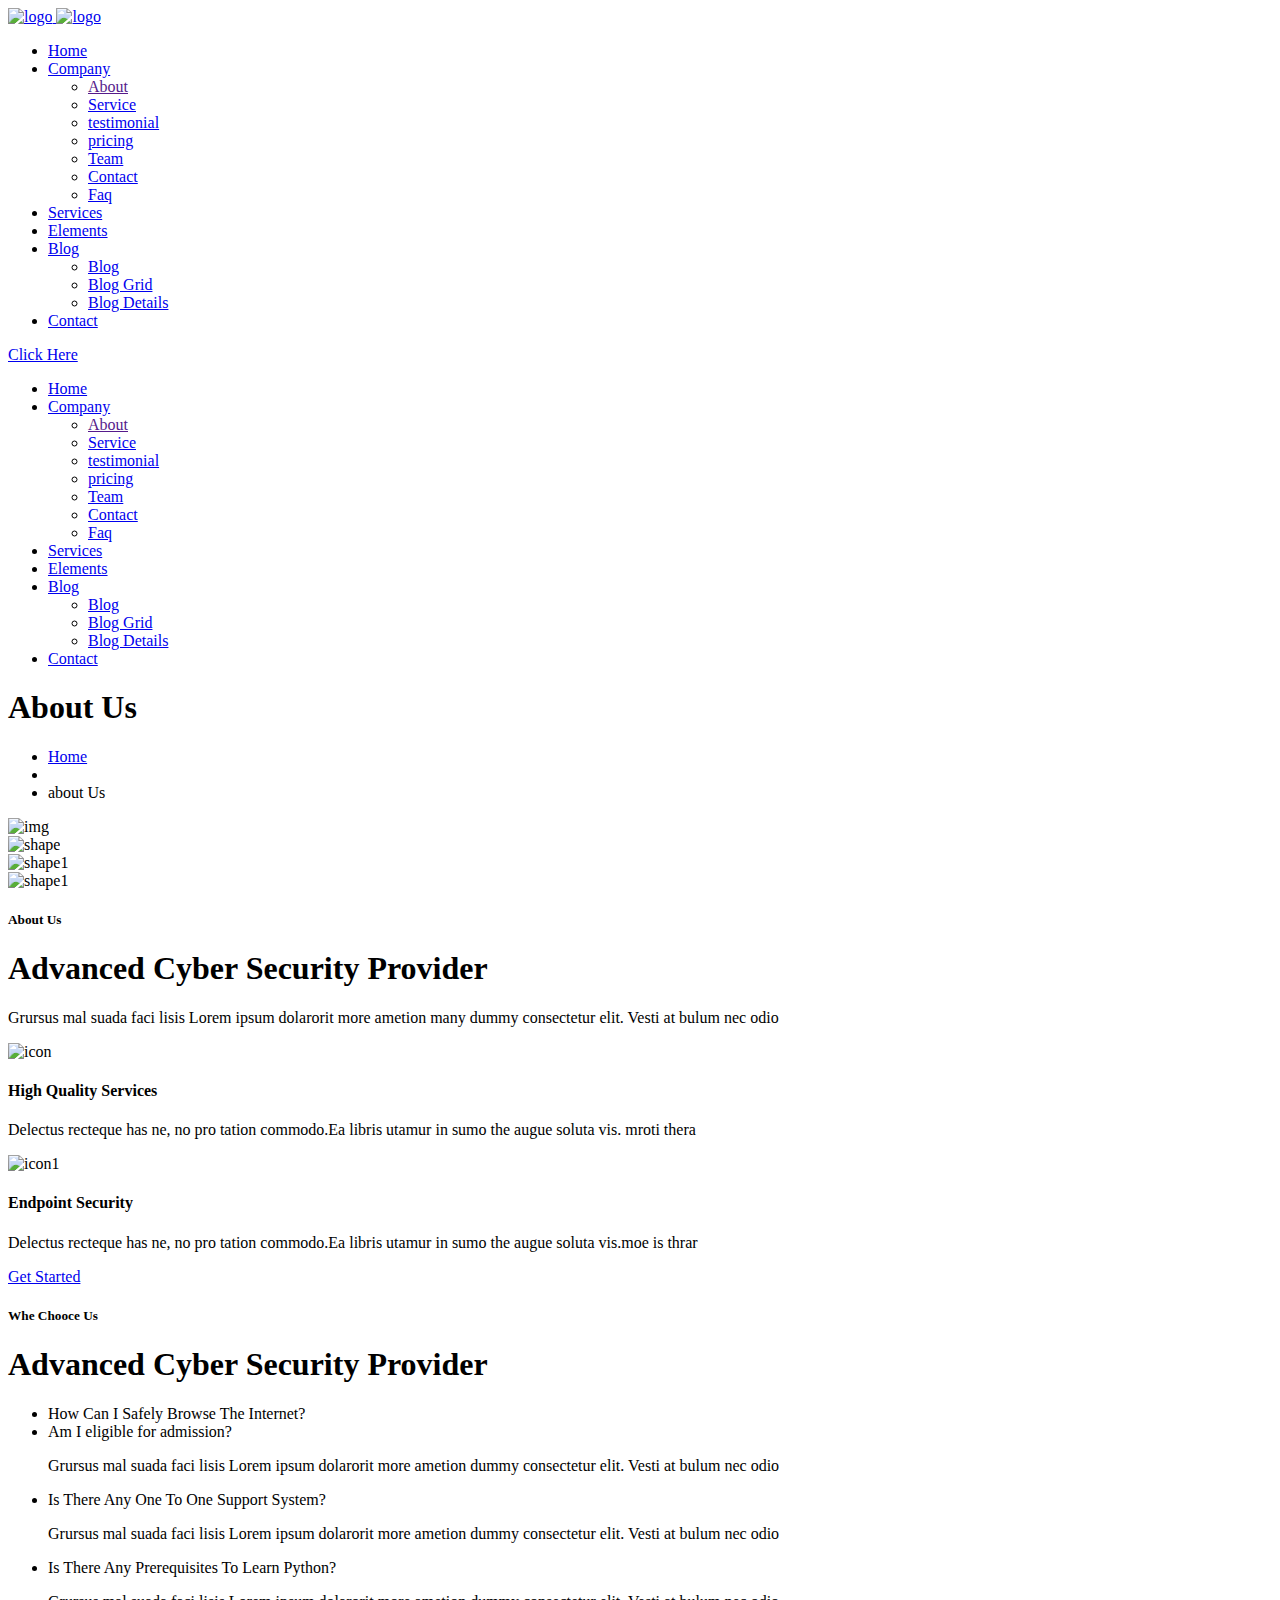
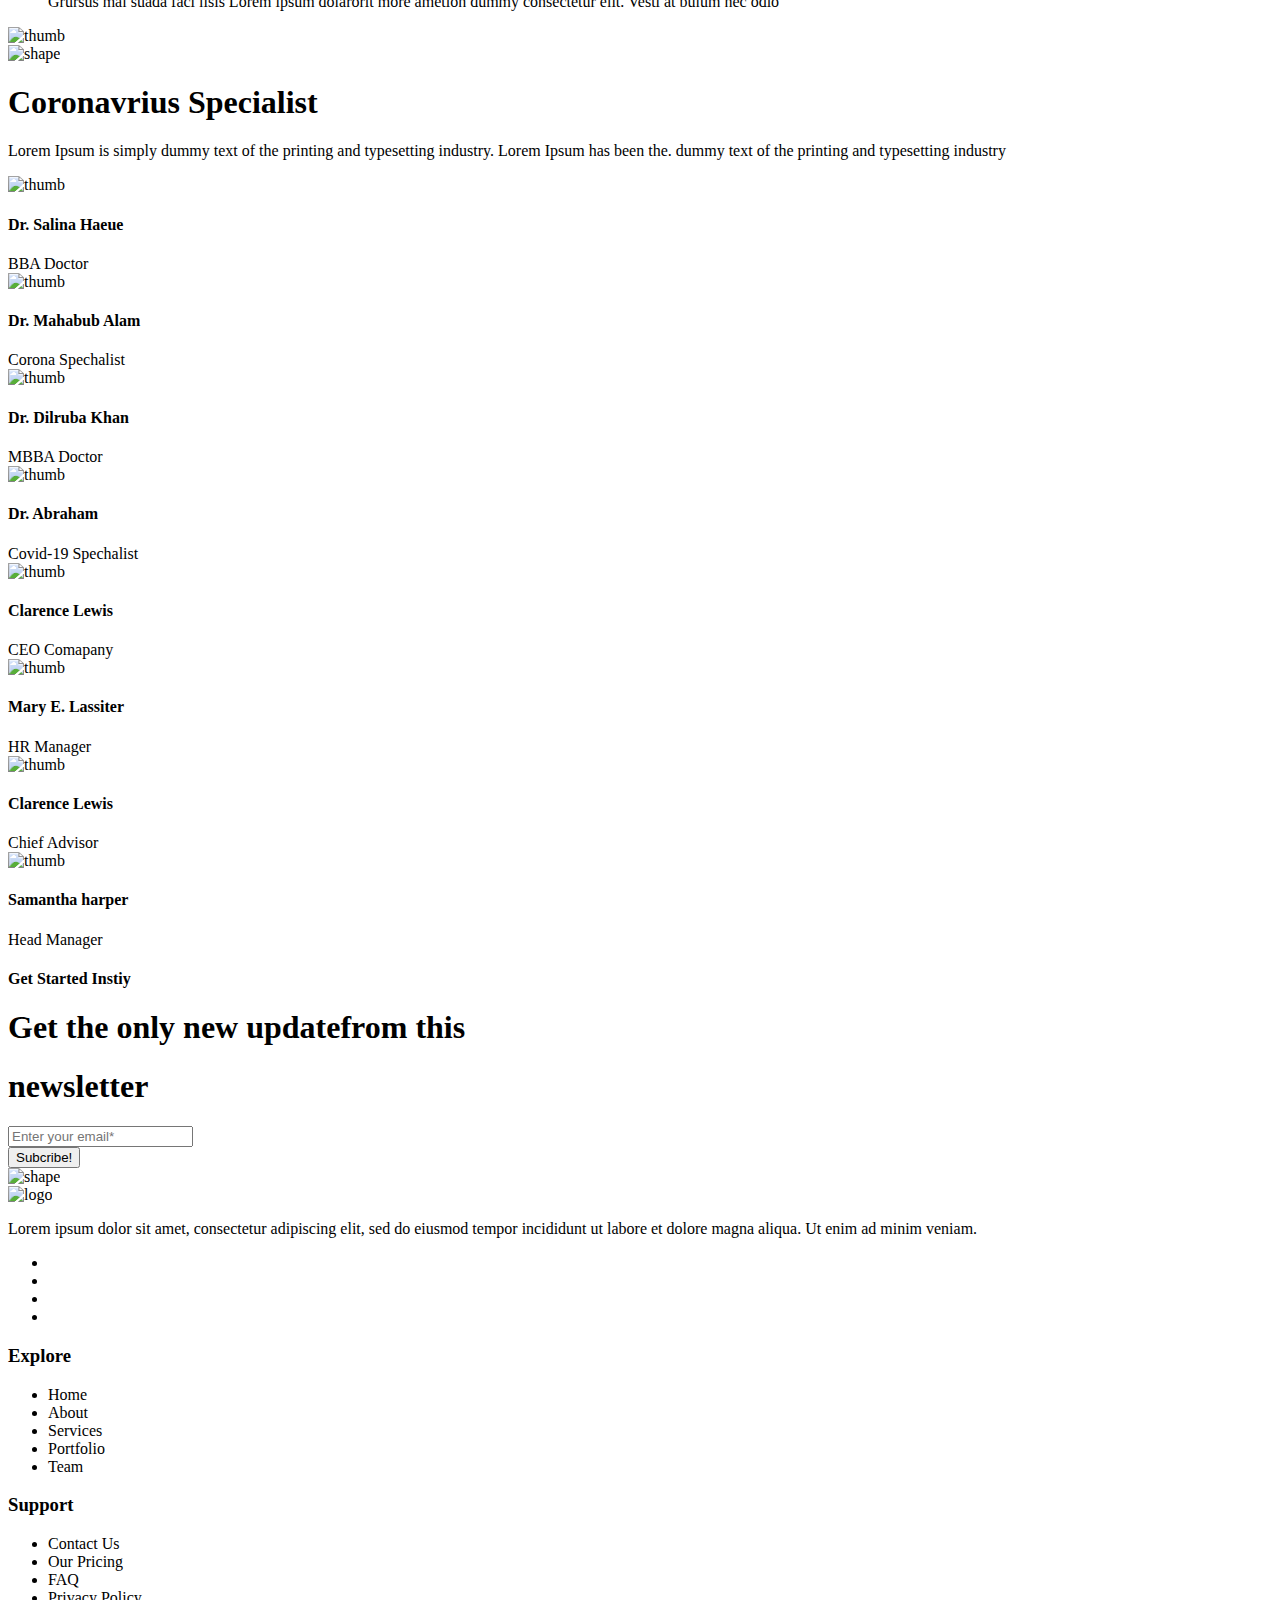
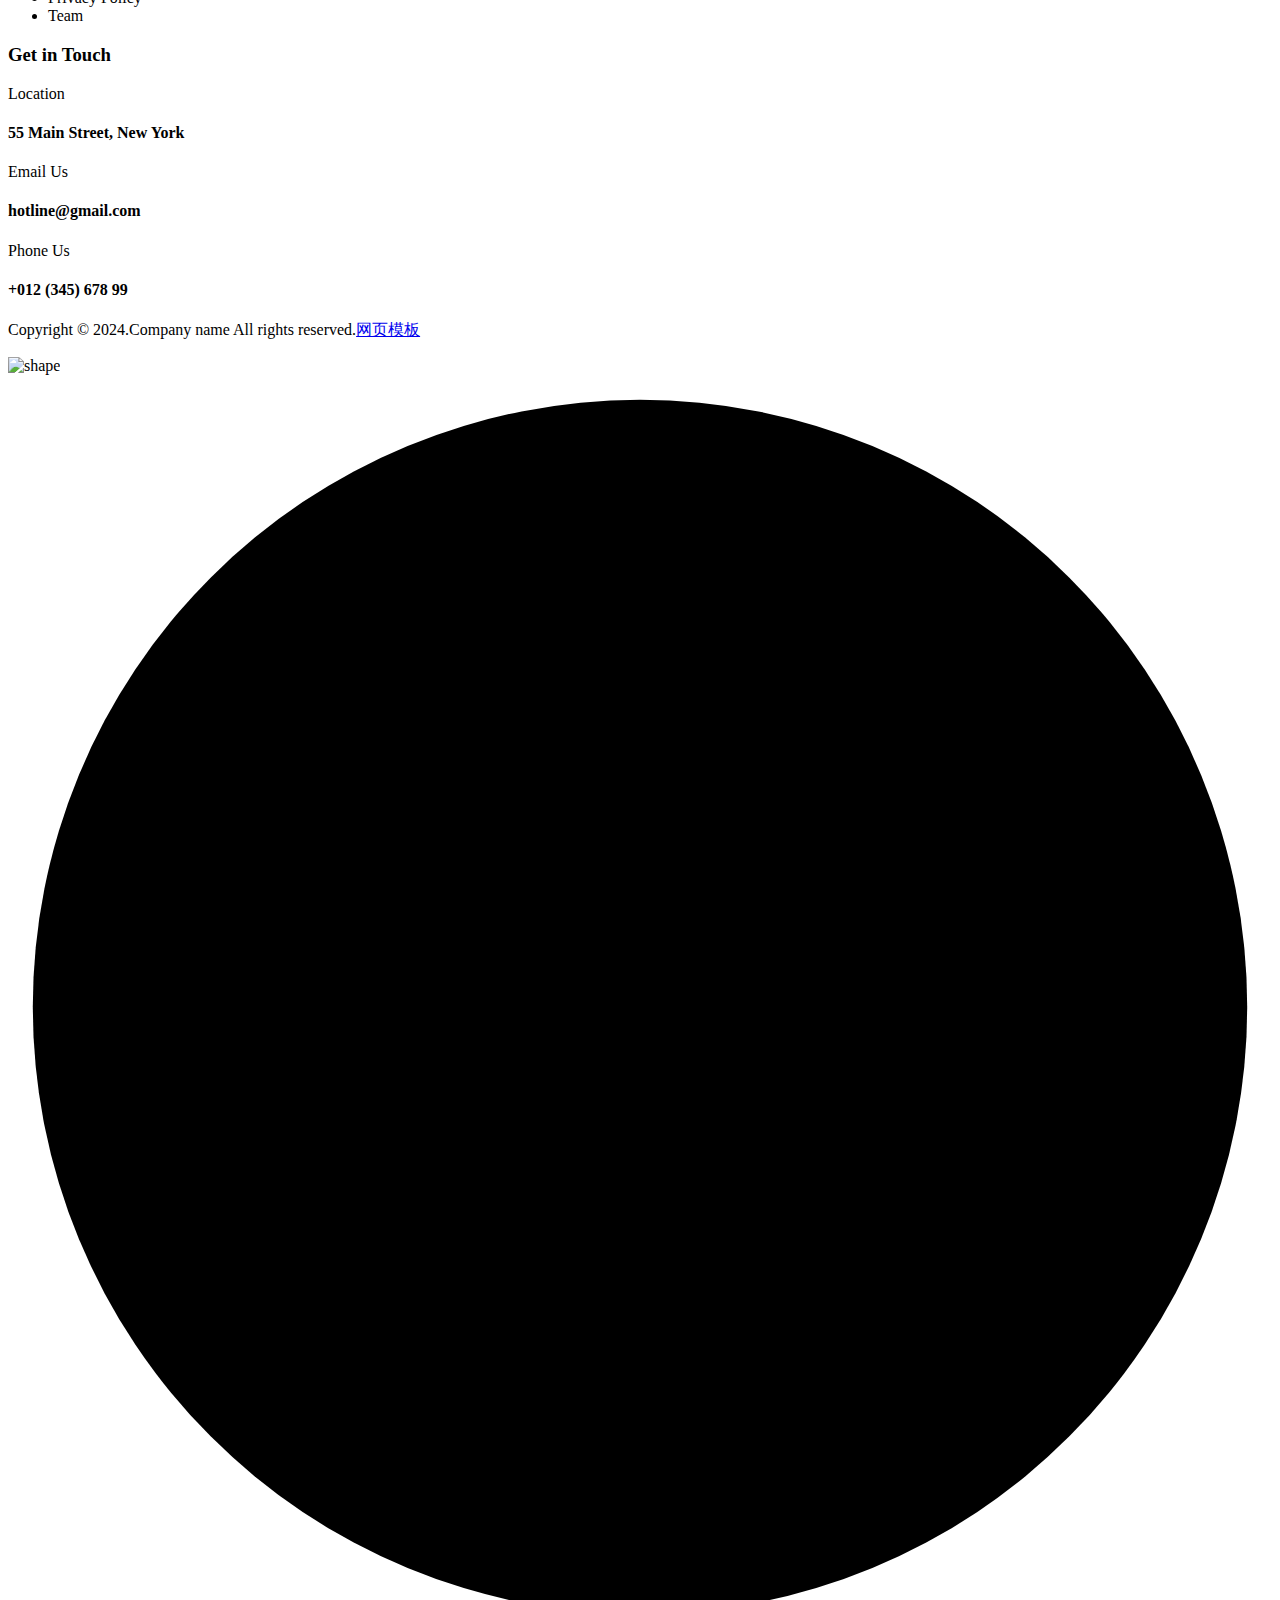
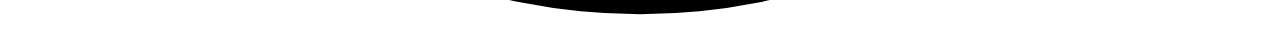
==== commit 8bc3e137: "Add files via upload" ====
--- a/about.html
+++ b/about.html
@@ -1,239 +1,700 @@
-<!DOCTYPE html>
-<html lang="zh-CN" style="color-scheme: dark;">
+<!DOCTYPE HTML>
+<html lang="en-US">
+
 <head>
-    <meta charset="UTF-8">
-    <meta name="viewport" content="width=device-width, initial-scale=1.0">
-    <title>Dachui - About Me</title>
-    <link rel="stylesheet" href="./css/style.min.css">
-    <link rel="shortcut icon" href="./assets/public/favicon.svg"/>
+	<meta charset="UTF-8">
+	<meta http-equiv="x-ua-compatible" content="ie=edge">
+	<title>cyber-security - Marketing Agency HTML5 Template</title>
+	<meta name="description" content="">
+	<meta name="viewport" content="width=device-width, initial-scale=1">
+	<!-- Favicon -->
+	
+	<!-- bootstrap CSS -->
+	<link rel="stylesheet" href="static/css/bootstrap.min.css" type="text/css" media="all">
+	<!-- carousel CSS -->
+	<link rel="stylesheet" href="static/css/owl.carousel.min.css" type="text/css" media="all">
+	<!-- animate CSS -->
+	<link rel="stylesheet" href="static/css/animate.css" type="text/css" media="all">
+	<!-- animated-text CSS -->
+	<link rel="stylesheet" href="static/css/animated-text.css" type="text/css" media="all">
+	<!-- font-awesome CSS -->
+	<link rel="stylesheet" href="static/css/all.min.css" type="text/css" media="all">
+	<!-- font-flaticon CSS -->
+	<link rel="stylesheet" href="static/css/flaticon.css" type="text/css" media="all">
+	<!-- theme-default CSS -->
+	<link rel="stylesheet" href="static/css/theme-default.css" type="text/css" media="all">
+	<!-- meanmenu CSS -->
+	<link rel="stylesheet" href="static/css/meanmenu.min.css" type="text/css" media="all">
+	<!-- transitions CSS -->
+	<link rel="stylesheet" href="static/css/owl.transitions.css" type="text/css" media="all">
+	<!-- venobox CSS -->
+	<link rel="stylesheet" href="static/css/venobox.css" type="text/css" media="all">
+	<!-- bootstrap icons -->
+	<link rel="stylesheet" href="static/css/bootstrap-icons.css" type="text/css" media="all">
+	<!-- Main Style CSS -->
+	<link rel="stylesheet" href="static/css/style.css" type="text/css" media="all">  
+	<!-- responsive CSS -->
+	<link rel="stylesheet" href="static/css/responsive.css" type="text/css" media="all">
+	<!-- modernizr js -->
+	<script src="static/js/modernizr-3.5.0.min.js"></script>
+	
+	<link rel="stylesheet" href="static/css/scrollCue.css" type="text/css">
+
+	<link href="static/css/clash-display.css" rel="stylesheet">
+                
 </head>
 <body>
-    <canvas class="fireworks"></canvas>
-    <div class="head">
-        <div class="main">
-            <a href="./index.html" class="logo"><img src="./assets/public/logo_text.svg"></a>
-            <div class="menu">
-                <li class="magical btn" onclick="window.location.href='./index.html'">首页</li>
-                <li class="magical btn" onclick="window.location.href='./project.html'">项目</li>
-                <li class="magical btn" onclick="window.location.href='./blog.html'">博客</li>
-                <li class="magical btn nav" onclick="window.location.href='./about.html'">关于</li>
-            </div>
-            <div class="menu" id="menu-expand">
-                <li class="magical btn skin" id="menu-expand-child"><i class="icon menu-icon"></i></li>
-            </div>
-            <div id="menu-panel">
-                <div class="menu-panel-content">
-                    <li class="magical btn" onclick="window.location.href='./index.html'">首页</li>
-                    <li class="magical btn" onclick="window.location.href='./project.html'">项目</li>
-                    <li class="magical btn" onclick="window.location.href='./blog.html'">博客</li>
-                    <li class="magical btn nav" onclick="window.location.href='./about.html'">关于</li>
-                </div>
-            </div>
-        </div>
-        <blockquote><img src="./assets/public/logo.svg"></blockquote>
-    </div>
-    <div class="about">
-        <div class="about-top">
-            <div class="about-name">Name</div>
-            <div class="about-info">
-                <div class="about-info-left">
-                    <div class="about-info-title">Introduce</div>
-                    <div class="introduce-desc">
-                        I am currently a product designer, junior developer, and aspire to become a design engineer. Having insights and practical experience in multiple industries such as cloud computing, low code, e-commerce, intelligent customer service, and zero trust.<br><br>
-                        I am passionate about the infinite possibilities of technology and also focused on exploring the values of product design, seeking a balance between ultimate design, interaction, technological inclusion, and business understanding to solve problems.<br><br>
-                        In addition, I have won three patents for appearance invention, which can be found in the <a href="http://epub.cnipa.gov.cn/" target="_blank">China National Intellectual Property Administration ↗</a> Enter my name on the official website to search.
-                    </div>
-                </div>
-                <div class="about-info-right">
-                    <div class="contact">
-                        <div class="about-info-title">Contact</div>
-                        <div class="contact-desc">
-                            <div class="list">
-                                <div class="list-label">Email：</div>
-                                <div href="javascript:" class="list-value" id="email" tabindex="0" role="button"  title="点击复制邮箱">
-                                    <a id="emailCopied">hi@asorn.cn</a>
-                                </div>
-                                <span class="list-value copied">copied&nbsp;✓</span>
-                            </div>
-                            <div class="list">
-                                <div class="list-label">Wechat：</div>
-                                <div class="list-value">
-                                    <a class="tooltip">imasorn
-                                        <div class="tooltip-box">
-                                            <img src="./assets/about/wechat.png">
-                                        </div>
-                                    </a>
-                                </div>
-                            </div>
-                        </div>
-                    </div>
-                    <div class="resume">
-                        <div class="about-info-title resume-title">Resume</div>
-                        <div class="resume-desc">
-                            <div class="resume-desc-helptext">Download my resume (PDF & 1MB)</div>
-                            <div class="magical resume-btn"><a href="https://asorn.cn/" target="_blank">Download</a></div>
-                        </div>
-                    </div>
-                </div>
-            </div>
-        </div>
-        <div class="about-middle">
-            <div class="power">
-                <div class="list-00">
-                    <div class="magical power-card-number">
-                        <a>
-                            <div class="card-title">7</div>
-                            <div class="card-text">Work</div>
-                        </a>
-                    </div>
-                    <div class="magical power-card-number">
-                        <a>
-                            <div class="card-title">60⁺</div>
-                            <div class="card-text">Project</div>
-                        </a>
-                    </div>
-                    <div class="magical power-card-number">
-                        <a>
-                            <div class="card-title">130⁺</div>
-                            <div class="card-text">Article</div>
-                        </a>
-                    </div>
-                    <div class="magical power-card-number">
-                        <a>
-                            <div class="card-title">3</div>
-                            <div class="card-text">Patent</div>
-                        </a>
-                    </div>
-                </div>
-                <div class="list-01">
-                    <div class="magical power-card">
-                        <a>
-                            <div class="card-img" style="background-image: url('./assets/about/abstract.svg')"></div>
-                            <div class="card-text">My abilities</div>
-                        </a>
-                    </div>
-                    <div class="magical power-card">
-                        <a>
-                            <div class="card-img" style="background-image: url('./assets/about/menu.svg')"></div>
-                            <div class="card-text">My abilities</div>
-                        </a>
-                    </div>
-                    <div class="magical power-card">
-                        <a>
-                            <div class="card-img" style="background-image: url('./assets/about/code.svg')"></div>
-                            <div class="card-text">My abilities</div>
-                        </a>
-                    </div>
-                    <div class="magical power-card">
-                        <a>
-                            <div class="card-img" style="background-image: url('./assets/about/pin.svg')"></div>
-                            <div class="card-text">My abilities</div>
-                        </a>
-                    </div>
-                    <div class="magical power-card">
-                        <a>
-                            <div class="card-img" style="background-image: url('./assets/about/pen.svg')"></div>
-                            <div class="card-text">My abilities</div>
-                        </a>
-                    </div>
-                </div>
-            </div>
-        </div>
-        <div class="about-bottom">
-            <div class="experience">
-                <div class="item">
-                    <div class="time">❖ 2023.10 ~ Now</div>
-                    <div class="name">
-                        <div class="company"><a href="https://asorn.cn/" target="_blank">Company One ↗</a></div>
-                        <div class="job">UI Designer</div>
-                    </div>
-                    <div class="project-experience">
-                        <div class="item">
-                            <div class="title">Project Title</div>
-                            <div class="desc">
-                                <ul>
-                                    <li>App, Web, H5, Mini Program, Backend Design, Design Asset Building, Axure Interaction Design, Enterprise VI Design, etc. Welcome to consult</li>
-                                </ul>
-                            </div>
-                        </div>
-                    </div>
-                </div>
-                <div class="item">
-                    <div class="time">❖ 2019.08 ~ 2023.08</div>
-                    <div class="name">
-                        <div class="company"><a href="https://asorn.cn/" target="_blank">Company Two ↗</a></div>
-                        <div class="job">Product Designer</div>
-                    </div>
-                    <div class="project-experience">
-                        <div class="item">
-                            <div class="title">Project Title One</div>
-                            <div class="desc">
-                                <ul>
-                                    <li>This is a project description that can introduce one's project achievements, project experience, and achievements;</li>
-                                    <li>This is a project description that can introduce one's project achievements, project experience, and achievements;</li>
-                                    <li>This is a project description that can introduce one's project achievements, project experience, and achievements.</li>
-                                </ul>
-                            </div>
-                        </div>
-                        <div class="item">
-                            <div class="title">Project Title Two</div>
-                            <div class="desc">
-                                <ul>
-                                    <li>This is a project description that can introduce one's project achievements, project experience, and achievements;</li>
-                                    <li>This is a project description that can introduce one's project achievements, project experience, and achievements.</li>
-                                </ul>
-                            </div>
-                        </div>
-                        <div class="item">
-                            <div class="title">Project Title Three</div>
-                            <div class="desc">
-                                <ul>
-                                    <li>This is a project description that can introduce one's project achievements, project experience, and achievements;</li>
-                                    <li>This is a project description that can introduce one's project achievements, project experience, and achievements.</li>
-                                </ul>
-                            </div>
-                        </div>
-                    </div>
-                </div>
-                <div class="item">
-                    <div class="time">❖ 2016.05 ~ 2019.06</div>
-                    <div class="name">
-                        <div class="company"><a href="https://asorn.cn/" target="_blank">Company Three ↗</a></div>
-                        <div class="job">UI Designer</div>
-                    </div>
-                    <div class="project-experience">
-                        <div class="item">
-                            <div class="title">Project Title</div>
-                            <div class="desc">
-                                <ul>
-                                    <li>This is a project description that can introduce one's project achievements, project experience, and achievements;</li>
-                                    <li>This is a project description that can introduce one's project achievements, project experience, and achievements.</li>
-                                </ul>
-                            </div>
-                        </div>
-                    </div>
-                </div>
-            </div>
-        </div>
-    </div>
-        <div class="footer">
-            <div class="copyright">
-                <div>© 2024 Design by <a href="/" target="_blank">Dachui</a></div>
-            </div>
-        </div>
-    <div class="widget">
-        <div class="shape-light"></div>
-        <div class="shape-star">
-            <div class="rising-stars rising-stars-visible">
-                <div style="height:1px;width:1px"></div>
-                <div style="height:2px;width:2px"></div>
-                <div style="height:1px;width:1px"></div>
-            </div>
-        </div>
-        <div class="shape-earth"></div>
-    </div>
+
+
+	<!-- loder -->
+	 <div class="loader-wrapper">
+		<div class="loader"></div>
+		<div class="loder-section left-section"></div>
+		<div class="loder-section right-section"></div>
+	</div>
+
+
+
+	<!--==================================================-->
+	<!-- Start cyber-security Main Menu  -->
+	<!--==================================================-->
+	
+	<div id="sticky-header" class="cyber-security_nav_manu">
+		<div class="container">
+			<div class="row align-items-center">
+				<div class="col-lg-2">
+					<div class="logo">
+						<a class="logo_img" href="index.html" title="cyber-security">
+							<img src="static/picture/logo.png" alt="logo">
+						</a>
+						<a class="main_sticky" href="index.html" title="cyber-security">
+							<img src="static/picture/logo2.png" alt="logo">
+						</a>
+					</div>
+				</div>
+				<div class="col-lg-10">
+					<nav class="cyber-security_menu up">
+						<ul class="nav_scroll">
+							<li><a href="index.html">Home</a></li>
+							<li><a href="#">Company <span><i class="bi bi-chevron-down"></i></span></a>
+								<ul class="sub-menu">
+									<li><a href="">About</a></li>
+									<li><a href="service.html">Service</a></li>
+									<li><a href="testimonial.html">testimonial</a></li>
+									<li><a href="pricing.html">pricing</a></li>
+									<li><a href="team.html">Team</a></li>
+									<li><a href="contact.html">Contact</a></li>
+									<li><a href="faq.html">Faq</a></li>
+								</ul>
+							</li>
+							<li><a href="service.html">Services</a></li>
+							<li><a href="#">Elements</a></li>
+							<li><a href="#">Blog <span><i class="bi bi-chevron-down"></i></span></a>
+								<ul class="sub-menu">
+									<li><a href="blog.html">Blog</a></li>
+									<li><a href="blog-grid.html">Blog Grid</a></li>
+									<li><a href="blog-details.html">Blog Details</a></li>
+								</ul>
+							</li>
+							<li><a href="contact.html">Contact</a></li>
+						</ul>
+						<!-- header button -->
+						<div class="header-button">
+							<a href="contact.html">Click Here</a>
+						</div>
+					</nav>
+				</div>
+			</div>
+		</div>
+	</div>
+
+	<!-- cyber-security Mobile Menu  -->
+	<div class="mobile-menu-area sticky d-sm-block d-md-block d-lg-none ">
+		<div class="mobile-menu">
+			<nav class="cyber-security_menu">
+				<ul class="nav_scroll">
+					<li><a href="index.html">Home</a></li>
+					<li><a href="#">Company <span><i class="bi bi-chevron-down"></i></span></a>
+						<ul class="sub-menu">
+							<li><a href="">About</a></li>
+							<li><a href="service.html">Service</a></li>
+							<li><a href="testimonial.html">testimonial</a></li>
+							<li><a href="pricing.html">pricing</a></li>
+							<li><a href="team.html">Team</a></li>
+							<li><a href="contact.html">Contact</a></li>
+							<li><a href="faq.html">Faq</a></li>
+						</ul>
+					</li>
+					<li><a href="service.html">Services</a></li>
+					<li><a href="#">Elements</a></li>
+					<li><a href="#">Blog <span><i class="bi bi-chevron-down"></i></span></a>
+						<ul class="sub-menu">
+							<li><a href="blog.html">Blog</a></li>
+							<li><a href="blog-grid.html">Blog Grid</a></li>
+							<li><a href="blog-details.html">Blog Details</a></li>
+						</ul>
+					</li>
+					<li><a href="contact.html">Contact</a></li>
+				</ul>
+			</nav>
+		</div>
+	</div>
+
+	<!--==================================================-->
+	<!-- End cyber-security Main Menu  -->
+	<!--==================================================-->
+
+
+
+	<!--==================================================-->
+	<!-- Start cyber-security breadcumb Menu  -->
+	<!--==================================================-->
+
+	<div class="breadcumb-section align-items-center d-flex">
+		<div class="container">
+			<div class="row align-items-center">
+				<div class="col-lg-12">
+					<div class="breadcumb-content text-center">
+						<div class="breadcumb-title">
+							<h1>About Us</h1>
+						</div>
+						<ul>
+							<li><a href="index.html">Home</a></li>
+							<li><i class="fa fa-angle-right"></i></li>
+							<li>about Us</li>
+						</ul>
+					</div>
+				</div>
+			</div>
+		</div>
+	</div>
+
+	<!--==================================================-->
+	<!-- End cyber-security breadcumb Menu  -->
+	<!--==================================================-->
+
+
+
+
+	<!--==================================================-->
+	<!-- Start cyber-security about Section  -->
+	<!--==================================================-->
+
+	<div class="about-section">
+		<div class="container">
+			<div class="row align-items-center">
+				<div class="col-lg-6">
+					<div class="about-thumb" data-tilt="" data-cues="slideInUp">
+						<img src="static/picture/about-thumb.png" alt="img">
+						<div class="about-all-shape">
+							<div class="about-shape">
+								<img src="static/picture/about-shape.png" alt="shape">
+							</div>
+							<div class="about-shape1">
+								<img src="static/picture/about-shape1.png" alt="shape1">
+							</div>
+							<div class="about-shape2">
+								<img src="static/picture/about-shape2.png" alt="shape1">
+							</div>
+						</div>
+					</div>
+				</div>
+				<div class="col-lg-6">
+					<div class="section-title" data-cues="slideInUp">
+						<h5>About Us</h5>
+						<h1>Advanced Cyber Security Provider</h1>
+						<p class="desc">Grursus mal suada faci lisis Lorem ipsum dolarorit more ametion many
+							dummy consectetur elit. Vesti at bulum nec odio </p>
+					</div>
+					<div class="about-icon-box" data-cues="slideInUp">
+						<div class="icon">
+							<img src="static/picture/about-icon.png" alt="icon">
+						</div>
+						<div class="about-title">
+							<h4>High Quality Services</h4>
+							<p>Delectus recteque has ne, no pro tation
+								commodo.Ea libris utamur in sumo the
+								augue soluta vis. mroti thera</p>
+						</div>
+					</div>
+					<div class="about-icon-box" data-cues="slideInUp">
+						<div class="icon">
+							<img src="static/picture/about-icon1.png" alt="icon1">
+						</div>
+						<div class="about-title">
+							<h4>Endpoint Security</h4>
+							<p>Delectus recteque has ne, no pro tation
+								commodo.Ea libris utamur in sumo the
+								augue soluta vis.moe is thrar</p>
+						</div>
+					</div>
+					<div class="about-button" data-cues="slideInUp">
+						<a href="#">Get Started <i class="bi bi-chevron-double-right"></i></a>
+					</div>
+				</div>
+			</div>
+		</div>
+	</div>
+
+	<!--==================================================-->
+	<!-- End cyber-security about Section  -->
+	<!--==================================================-->
+
+
+
+
+
+
+	<!--==================================================-->
+	<!-- Start cyber-security why choose us Section  -->
+	<!--==================================================-->
+ 
+	<div class="why-choose-us-section">
+		<div class="container">
+			<div class="row align-items-center">
+				<div class="col-lg-6">
+					<div class="section-title" data-cues="slideInUp">
+						<h5> Whe Chooce Us</h5>
+						<h1>Advanced Cyber Security Provider</h1>
+					</div>
+					<div class="row">
+						<div class="col-lg-12">
+							<div class="accordion-menu" data-cues="slideInUp">
+								<ul class="accordion">
+									<li>
+										<a class="">How Can I Safely Browse The Internet? <span><i class="bi bi-chevron-down"></i></span></a>
+										<p style="display: none;">Grursus mal suada faci lisis Lorem ipsum dolarorit more ametion 
+											dummy consectetur elit. Vesti at bulum nec odio </p>
+									</li>
+									<li>
+										<a>Am I eligible for admission?  <span><i class="bi bi-chevron-down"></i></span></a>
+										<p>Grursus mal suada faci lisis Lorem ipsum dolarorit more ametion 
+											dummy consectetur elit. Vesti at bulum nec odio </p>
+									</li>
+									<li>
+										<a>Is There Any One To One Support System?  <span><i class="bi bi-chevron-down"></i></span></a>
+										<p>Grursus mal suada faci lisis Lorem ipsum dolarorit more ametion 
+											dummy consectetur elit. Vesti at bulum nec odio </p>
+									</li>
+									<li>
+										<a>Is There Any Prerequisites To Learn Python?  <span><i class="bi bi-chevron-down"></i></span></a>
+										<p>Grursus mal suada faci lisis Lorem ipsum dolarorit more ametion 
+											dummy consectetur elit. Vesti at bulum nec odio </p>
+									</li>
+								</ul>
+							</div>
+						</div>
+					</div>
+				</div>
+				<div class="col-lg-6">
+					<div class="why-choose-us-thumb" data-tilt="" data-cues="slideInUp">
+						<img src="static/picture/why-choose-us-thumb.png" alt="thumb">
+						<div class="why-choose-us-shape">
+							<img src="static/picture/why-choose-us-shape.png" alt="shape">
+						</div>
+					</div>
+				</div>
+			</div>
+		</div>
+	</div>
+
+	<!--==================================================-->
+	<!-- End cyber-security why choose us Section  -->
+	<!--==================================================-->
+
+
+
+
+	
+
+	<!--==================================================-->
+	<!-- Start cyber-security team Section  -->
+	<!--==================================================-->
+
+	<div class="team-section">
+		<div class="container">
+			<div class="row">
+				<div class="col-lg-12" data-cues="zoomIn">
+					<div class="section-title-left text-center" data-cue="zoomIn">
+						<h1>Coronavrius Specialist</h1>
+						<p class="description">Lorem Ipsum is simply dummy text of the printing and typesetting industry. Lorem Ipsum has been the.
+							dummy text of the printing and typesetting industry</p>
+					</div>
+				</div>
+			</div>
+			<div class="row">
+				<div class="col-lg-3 col-md-6">
+					<div class="single-team-box" data-cue="zoomIn">
+						<div class="team-thumb">
+							<img src="static/picture/team-thumb.png" alt="thumb">
+						</div>
+						<div class="single-team-icon">
+							<div class="single-team-icon-inner">
+								<a href="#"><i class="fab fa-facebook-f"></i></a>
+								<a href="#"><i class="bi bi-twitter"></i></a>
+								<a href="#"><i class="fab fa-linkedin-in"></i></a>
+								<a href="#"><i class="fab fa-instagram"></i></a>
+							</div>
+						</div>
+						<div class="single-team-content">
+							<h4>Dr. Salina Haeue</h4>
+							<span>BBA Doctor</span>
+						</div>
+					</div>
+				</div>
+				<div class="col-lg-3 col-md-6">
+					<div class="single-team-box" data-cue="zoomIn">
+						<div class="team-thumb">
+							<img src="static/picture/team-thumb1.png" alt="thumb">
+						</div>
+						<div class="single-team-icon">
+							<div class="single-team-icon-inner">
+								<a href="#"><i class="fab fa-facebook-f"></i></a>
+								<a href="#"><i class="bi bi-twitter"></i></a>
+								<a href="#"><i class="fab fa-linkedin-in"></i></a>
+								<a href="#"><i class="fab fa-instagram"></i></a>
+							</div>
+						</div>
+						<div class="single-team-content">
+							<h4>Dr. Mahabub Alam</h4>
+							<span>Corona Spechalist</span>
+						</div>
+					</div>
+				</div>
+				<div class="col-lg-3 col-md-6">
+					<div class="single-team-box" data-cue="zoomIn">
+						<div class="team-thumb">
+							<img src="static/picture/team-thumb2.jpg" alt="thumb">
+						</div>
+						<div class="single-team-icon">
+							<div class="single-team-icon-inner">
+								<a href="#"><i class="fab fa-facebook-f"></i></a>
+								<a href="#"><i class="bi bi-twitter"></i></a>
+								<a href="#"><i class="fab fa-linkedin-in"></i></a>
+								<a href="#"><i class="fab fa-instagram"></i></a>
+							</div>
+						</div>
+						<div class="single-team-content">
+							<h4>Dr. Dilruba Khan</h4>
+							<span>MBBA Doctor</span>
+						</div>
+					</div>
+				</div>
+				<div class="col-lg-3 col-md-6">
+					<div class="single-team-box" data-cue="zoomIn">
+						<div class="team-thumb">
+							<img src="static/picture/team-thumb3.jpg" alt="thumb">
+						</div>
+						<div class="single-team-icon">
+							<div class="single-team-icon-inner">
+								<a href="#"><i class="fab fa-facebook-f"></i></a>
+								<a href="#"><i class="bi bi-twitter"></i></a>
+								<a href="#"><i class="fab fa-linkedin-in"></i></a>
+								<a href="#"><i class="fab fa-instagram"></i></a>
+							</div>
+						</div>
+						<div class="single-team-content">
+							<h4>Dr. Abraham</h4>
+							<span>Covid-19 Spechalist</span>
+						</div>
+					</div>
+				</div>
+				<div class="col-lg-3 col-md-6">
+					<div class="single-team-box" data-cue="zoomIn">
+						<div class="team-thumb">
+							<img src="static/picture/team-thumb2.jpg" alt="thumb">
+						</div>
+						<div class="single-team-icon">
+							<div class="single-team-icon-inner">
+								<a href="#"><i class="fab fa-facebook-f"></i></a>
+								<a href="#"><i class="bi bi-twitter"></i></a>
+								<a href="#"><i class="fab fa-linkedin-in"></i></a>
+								<a href="#"><i class="fab fa-instagram"></i></a>
+							</div>
+						</div>
+						<div class="single-team-content">
+							<h4>Clarence Lewis</h4>
+							<span>CEO Comapany</span>
+						</div>
+					</div>
+				</div>
+				<div class="col-lg-3 col-md-6">
+					<div class="single-team-box" data-cue="zoomIn">
+						<div class="team-thumb">
+							<img src="static/picture/team-thumb.png" alt="thumb">
+						</div>
+						<div class="single-team-icon">
+							<div class="single-team-icon-inner">
+								<a href="#"><i class="fab fa-facebook-f"></i></a>
+								<a href="#"><i class="bi bi-twitter"></i></a>
+								<a href="#"><i class="fab fa-linkedin-in"></i></a>
+								<a href="#"><i class="fab fa-instagram"></i></a>
+							</div>
+						</div>
+						<div class="single-team-content">
+							<h4>Mary E. Lassiter</h4>
+							<span>HR Manager</span>
+						</div>
+					</div>
+				</div>
+				<div class="col-lg-3 col-md-6">
+					<div class="single-team-box" data-cue="zoomIn">
+						<div class="team-thumb">
+							<img src="static/picture/team-thumb3.jpg" alt="thumb">
+						</div>
+						<div class="single-team-icon">
+							<div class="single-team-icon-inner">
+								<a href="#"><i class="fab fa-facebook-f"></i></a>
+								<a href="#"><i class="bi bi-twitter"></i></a>
+								<a href="#"><i class="fab fa-linkedin-in"></i></a>
+								<a href="#"><i class="fab fa-instagram"></i></a>
+							</div>
+						</div>
+						<div class="single-team-content">
+							<h4>Clarence Lewis</h4>
+							<span>Chief Advisor</span>
+						</div>
+					</div>
+				</div>
+				<div class="col-lg-3 col-md-6">
+					<div class="single-team-box" data-cue="zoomIn">
+						<div class="team-thumb">
+							<img src="static/picture/team-thumb.png" alt="thumb">
+						</div>
+						<div class="single-team-icon">
+							<div class="single-team-icon-inner">
+								<a href="#"><i class="fab fa-facebook-f"></i></a>
+								<a href="#"><i class="bi bi-twitter"></i></a>
+								<a href="#"><i class="fab fa-linkedin-in"></i></a>
+								<a href="#"><i class="fab fa-instagram"></i></a>
+							</div>
+						</div>
+						<div class="single-team-content">
+							<h4>Samantha harper</h4>
+							<span>Head Manager</span>
+						</div>
+					</div>
+				</div>
+			</div>
+		</div>
+	</div>
+
+	<!--==================================================-->
+	<!-- End cyber-security team Section  -->
+	<!--==================================================-->
+
+
+
+
+	
+
+	<!--==================================================-->
+	 <!-- Start cyber-security subscribe Section  -->
+	<!--==================================================-->
+
+	<div class="subscribe-section">
+		<div class="container">
+			<div class="row subscribe">
+				<div class="col-lg-12">
+					<div class="section-title-left text-center" data-cues="slideInUp">
+						<h4>Get Started Instiy</h4>
+						<h1>Get the only new updatefrom this</h1>
+						<h1>newsletter</h1>						
+					</div>
+					<form action="#" data-cues="slideInUp">
+						<div class="mail-address">
+							<input type="text" name="Mail" placeholder="Enter your email*" required="">
+							<div class="Subcribe-button">
+								<button type="submit">Subcribe!</button>
+							</div>
+						</div>
+					</form>
+				</div>
+				<div class="subscribe-shape" data-cues="slideInUp">
+					<img src="static/picture/subscribe-shape.png" alt="shape">
+				</div>
+			</div>
+		</div>
+	</div>
+
+	<!--==================================================-->
+	<!-- End cyber-security subscribe Section  -->
+	<!--==================================================-->
+
+
+
+
+
+	<!--==================================================-->
+	<!-- Start cyber-security footer Section  -->
+	<!--==================================================-->
+
+	<div class="footer-section">
+		<div class="container">
+			<div class="row">
+				<div class="col-lg-3 col-md-6">
+					<div class="widgets-company-info" data-cues="slideInUp">
+						<div class="footer-logo">
+							<img src="static/picture/logo.png" alt="logo">
+						</div>
+						<div class="company-info-desce">
+							<p>Lorem ipsum dolor sit amet, consectetur adipiscing elit, sed do eiusmod tempor incididunt ut labore et dolore magna aliqua. Ut enim ad minim veniam.</p>
+						</div>
+						<div class="footer-widget-social-icon">
+							<ul>
+								<li><a href="#"><i class="fab fa-facebook-f"></i></a></li>
+								<li><a href="#"><i class="bi bi-twitter"></i></a></li>
+								<li><a href="#"><i class="bi bi-youtube"></i></a></li>
+								<li><a href="#"><i class="fab fa-linkedin-in"></i></a></li>
+							</ul>
+						</div>
+					</div>
+				</div>
+				<div class="col-lg-3 col-md-6">
+					<div class="footer-widget-content" data-cues="slideInUp">
+						<div class="footer-widget-title">
+							<h3>Explore</h3>
+						</div>
+						<div class="footer-widget-menu">
+							<ul>
+								<li>Home</li>
+								<li>About</li>
+								<li>Services</li>
+								<li>Portfolio</li>
+								<li>Team</li>
+							</ul>
+						</div>
+					</div>
+				</div>
+				<div class="col-lg-3 col-md-6">
+					<div class="footer-widget-content" data-cues="slideInUp">
+						<div class="footer-widget-title">
+							<h3>Support</h3>
+						</div>
+						<div class="footer-widget-menu">
+							<ul>
+								<li>Contact Us</li>
+								<li>Our Pricing</li>
+								<li>FAQ</li>
+								<li>Privacy Policy</li>
+								<li>Team</li>
+							</ul>
+						</div>
+					</div>
+				</div>
+				<div class="col-lg-3 col-md-6">
+					<div class="footer-widget-content" data-cues="slideInUp">
+						<div class="footer-widget-title">
+							<h3>Get in Touch</h3>
+						</div>
+						<div class="icon-box">
+							<div class="widget-icon-box">
+								<div class="widget-icon">
+									<i class="bi bi-geo-alt"></i>
+								</div>
+							</div>
+							<div class="icon-box-content">
+								<p>Location</p>
+								<h4>55 Main Street, New York</h4>
+							</div>
+						</div>
+						<div class="icon-box">
+							<div class="widget-icon-box">
+								<div class="widget-icon">
+									<i class="bi bi-envelope-open"></i>
+								</div>
+							</div>
+							<div class="icon-box-content">
+								<p>Email Us</p>
+								<h4>hotline@gmail.com</h4>
+							</div>
+						</div>
+						<div class="icon-box">
+							<div class="widget-icon-box">
+								<div class="widget-icon">
+									<i class="bi bi-telephone"></i>
+								</div>
+							</div>
+							<div class="icon-box-content">
+								<p>Phone Us</p>
+								<h4>+012 (345) 678 99</h4>
+							</div>
+						</div>
+					</div>
+				</div>
+			</div>
+			<div class="row">
+				<div class="col-lg-12">
+					<div class="copyright-description text-center" data-cues="slideInUp">
+						<p>Copyright &copy; 2024.Company name All rights reserved.<a target="_blank" href="https://www.toymoban.com/htmlmoban/">&#x7F51;&#x9875;&#x6A21;&#x677F;</a></p>
+					</div>
+				</div>
+			</div>
+			<div class="footer-shape" data-cues="slideInUp">
+				<img src="static/picture/footer-shape.png" alt="shape">
+			</div>
+		</div>
+	</div>
+
+	<!--==================================================-->
+	<!-- End cyber-security footer Section  -->
+	<!--==================================================-->
+
+
+	
+
+
+	<!--==================================================-->
+	<!-- Start scrollup section Section -->
+	<!--==================================================-->
+	<div class="prgoress_indicator active-progress">
+		<svg class="progress-circle svg-content" width="100%" height="100%" viewbox="-1 -1 102 102">
+		  <path d="M50,1 a49,49 0 0,1 0,98 a49,49 0 0,1 0,-98" style="transition: stroke-dashoffset 10ms linear 0s; stroke-dasharray: 307.919, 307.919; stroke-dashoffset: 270.456;"></path>
+		</svg>
+	</div>
+	<!--==================================================-->
+	<!-- Start scrollup section Section -->
+	<!--==================================================-->
+
+
+
+	<script src="static/js/jquery-3.6.2.min.js"></script>
+
+	<script src="static/js/popper.min.js"></script>
+
+	<script src="static/js/bootstrap.min.js"></script>
+
+	<script src="static/js/owl.carousel.min.js"></script>
+
+	<script src="static/js/jquery.counterup.min.js"></script>
+
+	<script src="static/js/waypoints.min.js"></script>
+
+	<script src="static/js/wow.js"></script>
+
+	<script src="static/js/imagesloaded.pkgd.min.js"></script>
+
+	<script src="static/js/venobox.js"></script>
+
+	<script src="static/js/animated-text.js"></script>
+
+	<script src="static/js/venobox.min.js"></script>
+
+	<script src="static/js/isotope.pkgd.min.js"></script>
+
+	<script src="static/js/jquery.meanmenu.js"></script>
+
+	<script src="static/js/jquery.scrollUp.js"></script>
+
+	<script src="static/js/jquery.barfiller.js"></script>
+
+	<script src="static/js/theme.js"></script>
+	
+	<script src="static/js/vanilla-tilt.min.js"></script>
+
+	<script src="static/js/scrollCue.min.js"></script>
+	
+
 </body>
-<script src="./js/main.min.js"></script>
-<script src='./js/anime.js'></script>
-<script src='./js/firework.js'></script>
+
 </html>